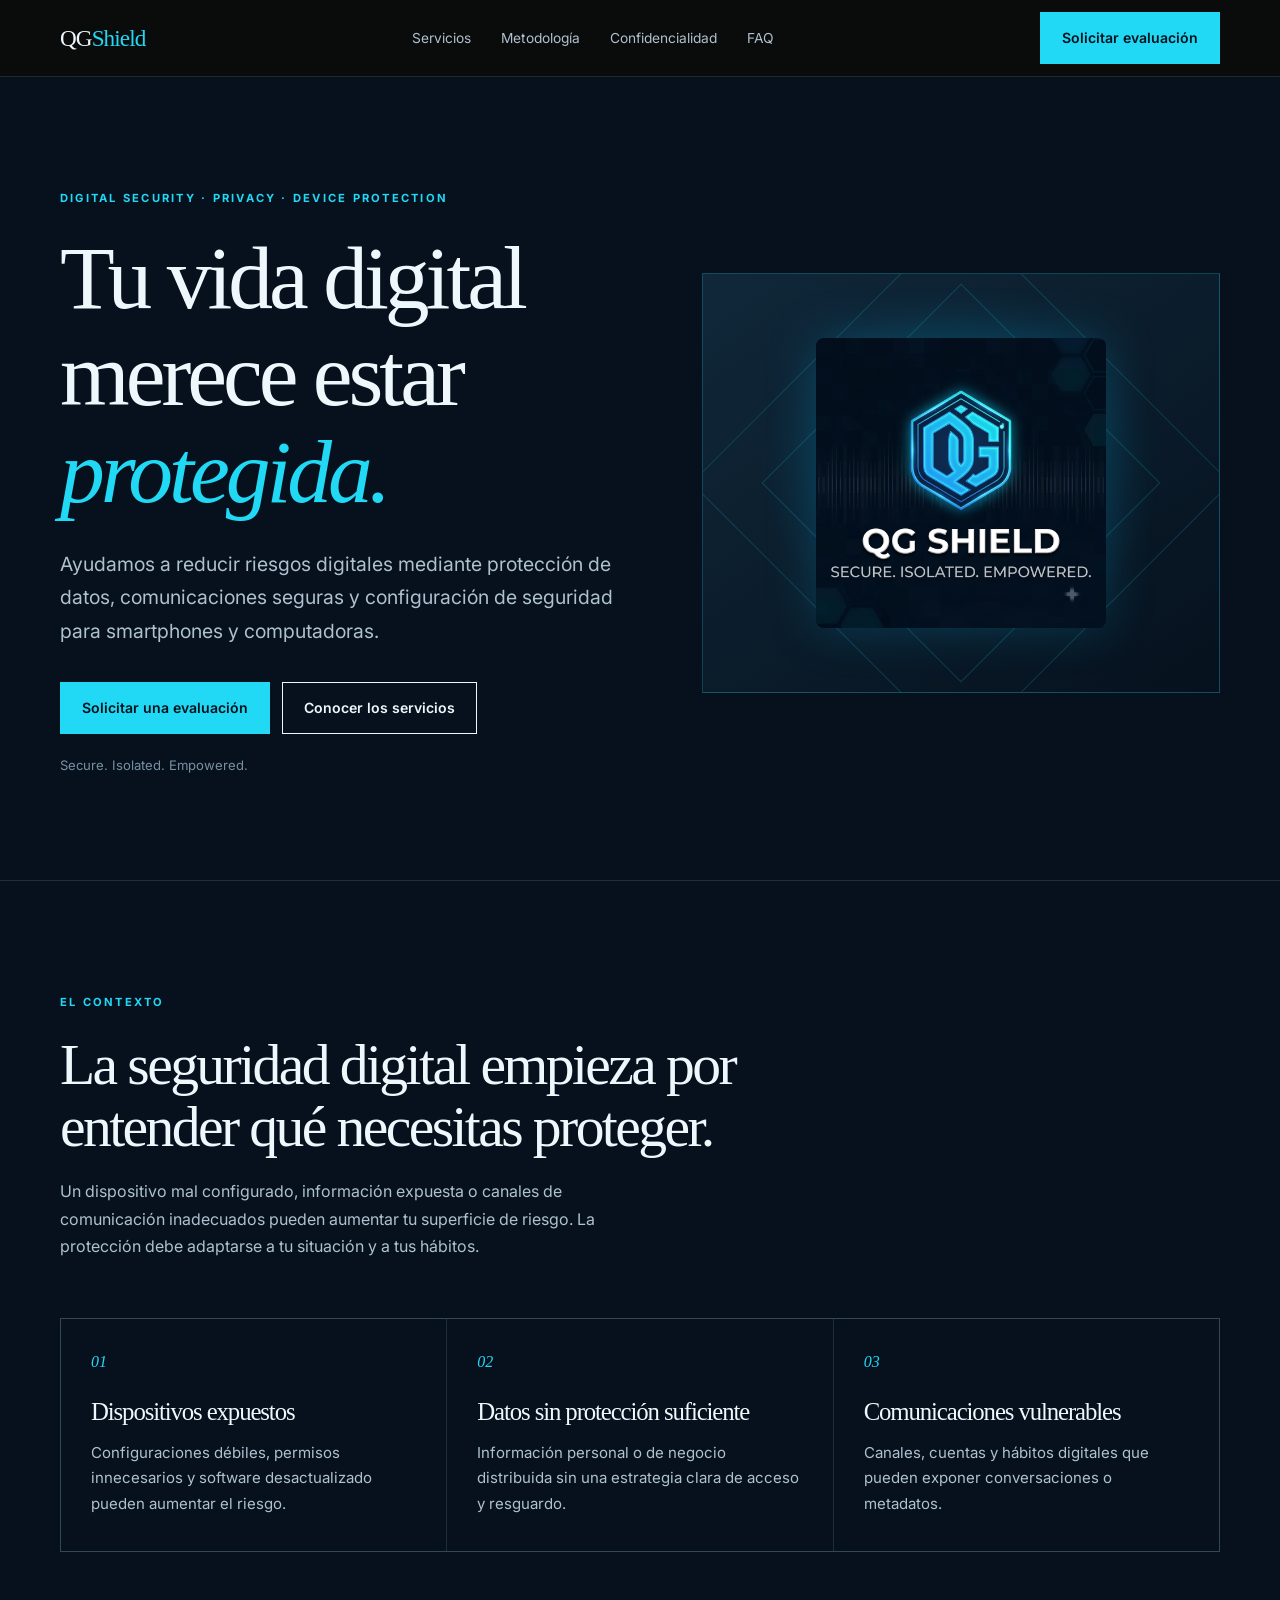
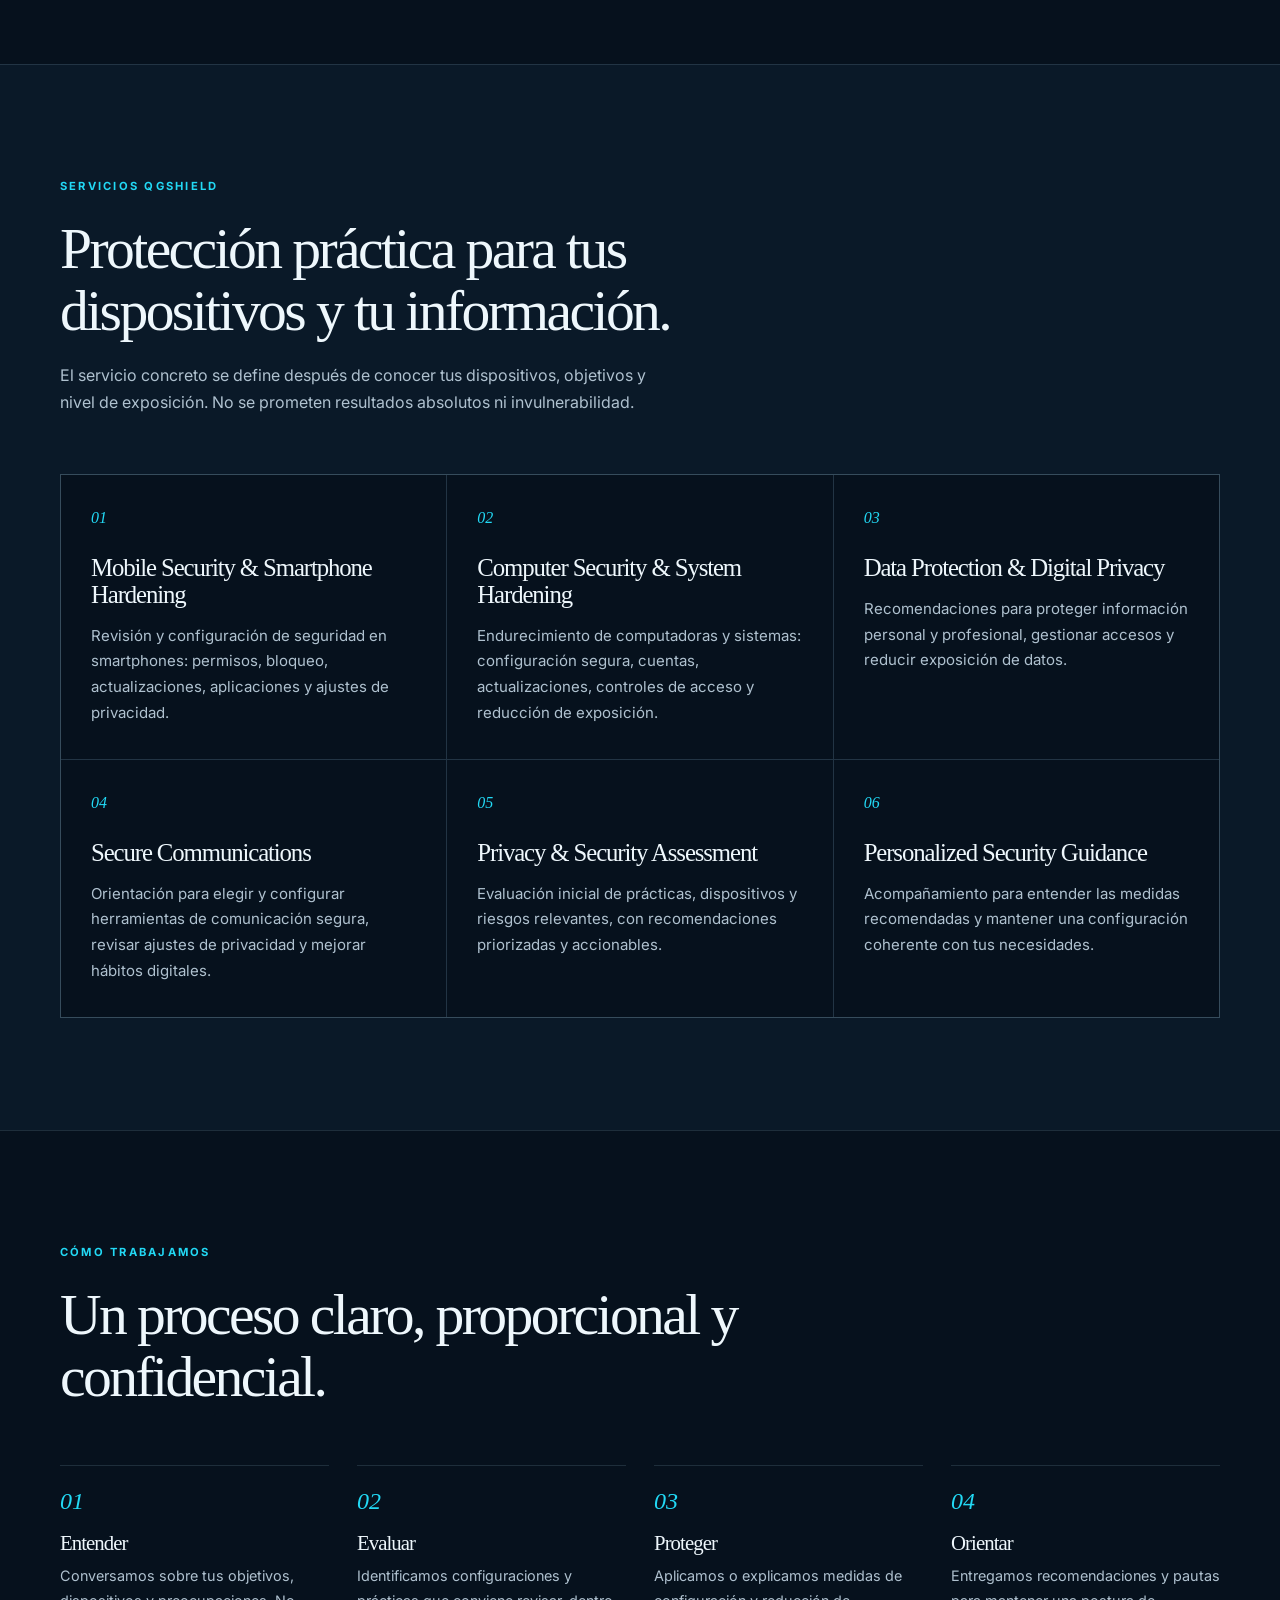
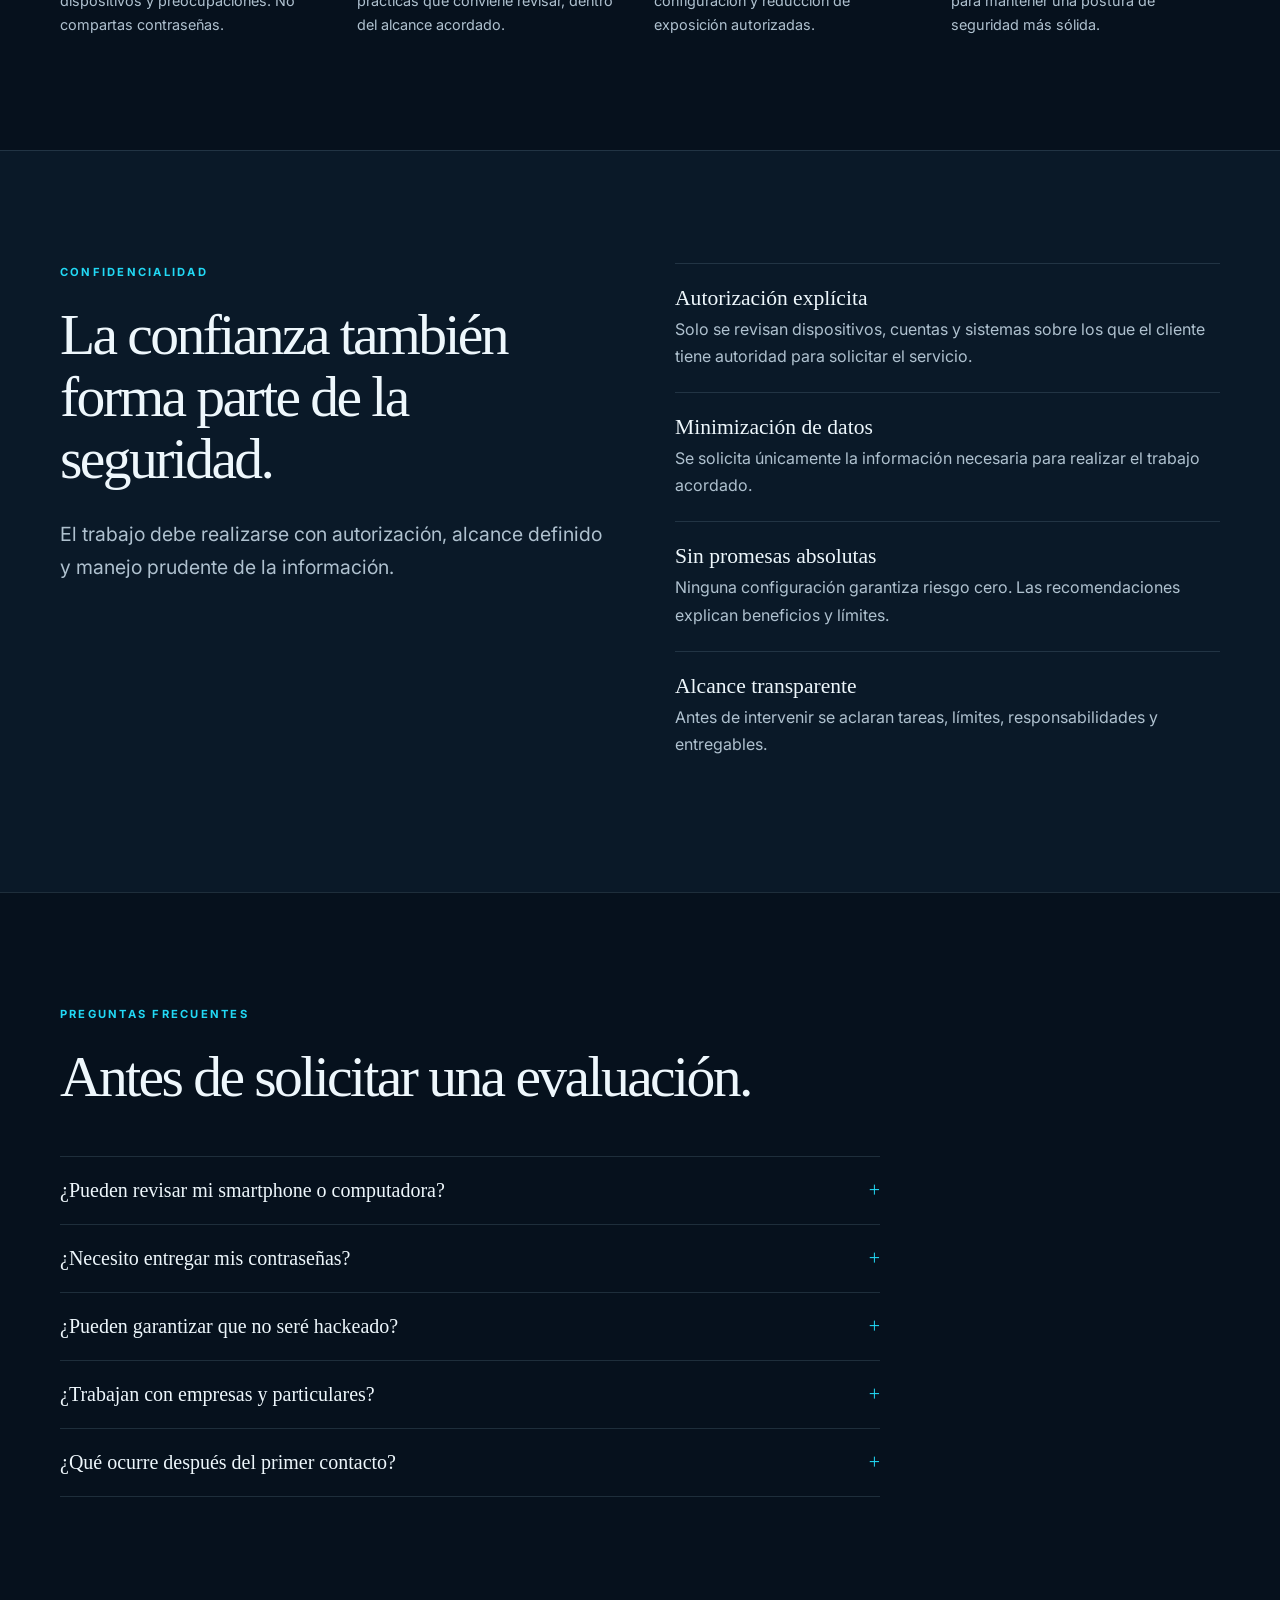
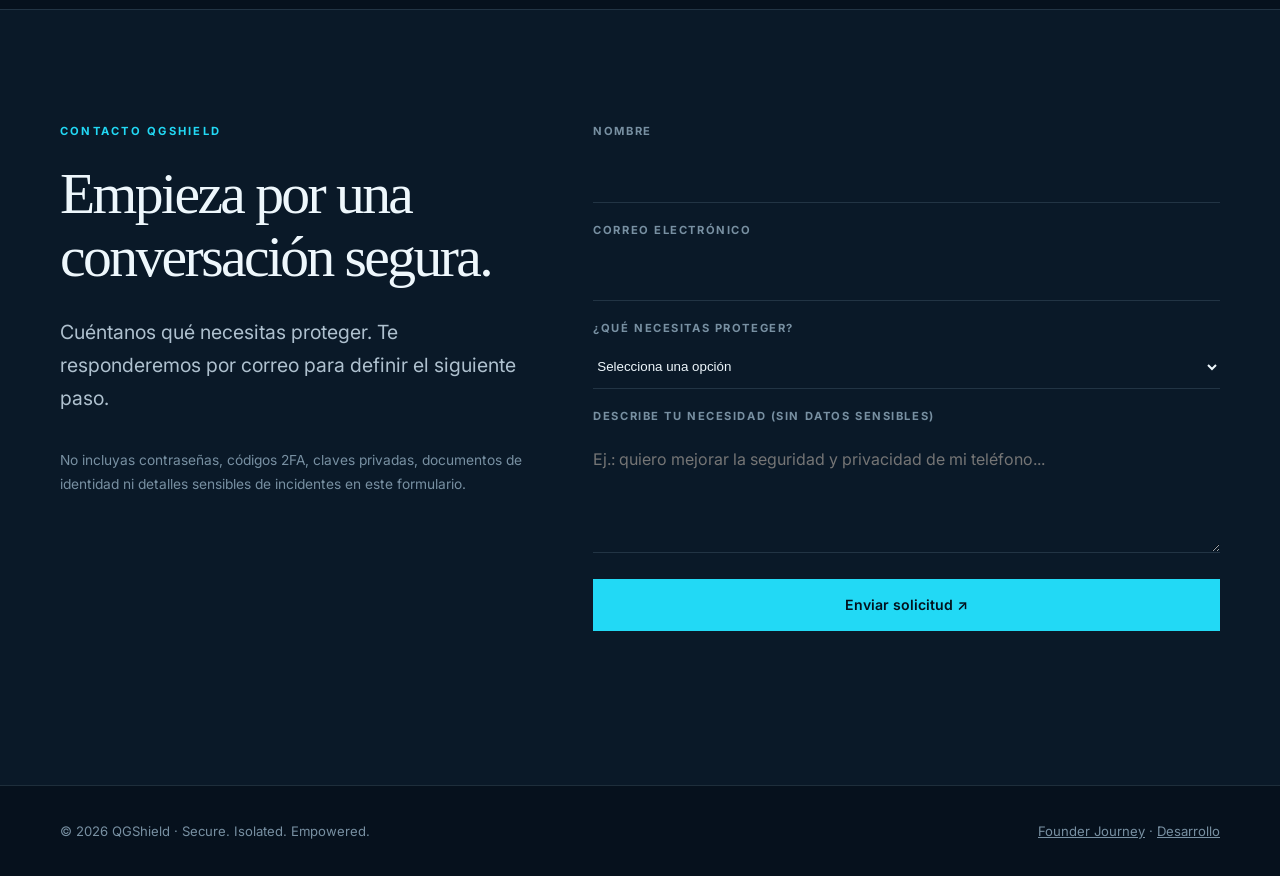
==== ciberseguridad.html @ b75a78b7 "Add Founder Journey and QGShield multipage architecture" ====
<!doctype html>
<html lang="es">
<head>
<meta charset="utf-8"><meta name="viewport" content="width=device-width,initial-scale=1">
<title>QGShield | Ciberseguridad, privacidad y protección digital</title>
<meta name="description" content="QGShield ofrece servicios de protección de datos, comunicaciones seguras y hardening de smartphones y computadoras. Seguridad digital con enfoque práctico y confidencial.">
<meta name="theme-color" content="#06111d"><meta property="og:title" content="QGShield | Secure. Isolated. Empowered.">
<meta property="og:description" content="Protección de dispositivos, datos, privacidad y comunicaciones digitales."><meta property="og:type" content="website">
<link rel="canonical" href="https://1founder.vercel.app/ciberseguridad.html">
<link rel="preconnect" href="https://fonts.googleapis.com"><link rel="preconnect" href="https://fonts.gstatic.com" crossorigin>
<link href="https://fonts.googleapis.com/css2?family=Inter:wght@400;500;600;700&display=swap" rel="stylesheet">
<style>

:root{--bg:#0b0b0a;--bg2:#121211;--panel:#171715;--line:rgba(244,240,232,.13);--tx:#f4f0e8;--tx2:#bdb8ad;--tx3:#89857d;--ac:#22d9f5;--sans:Inter,system-ui,-apple-system,BlinkMacSystemFont,"Segoe UI",sans-serif;--serif:Georgia,"Times New Roman",serif}
*{box-sizing:border-box;margin:0;padding:0}
html{scroll-behavior:smooth;scroll-padding-top:90px}
body{font:400 16px/1.7 var(--sans);background:var(--bg);color:var(--tx);-webkit-font-smoothing:antialiased}
a{color:inherit}img{max-width:100%;height:auto}button,input,textarea{font:inherit}
.wrap{width:min(1160px,calc(100% - 48px));margin-inline:auto}
.skip{position:absolute;left:-9999px;top:10px;background:var(--ac);color:#06110b;padding:10px 14px;z-index:100}.skip:focus{left:10px}
:focus-visible{outline:2px solid var(--ac);outline-offset:4px}
nav{position:sticky;top:0;z-index:50;background:rgba(11,11,10,.92);backdrop-filter:blur(16px);border-bottom:1px solid var(--line)}
.nav-inner{height:76px;display:flex;align-items:center;justify-content:space-between;gap:24px}
.brand{font:400 1.45rem var(--serif);letter-spacing:-.04em;text-decoration:none;white-space:nowrap}.brand span{color:var(--ac)}
.nav-links{display:flex;align-items:center;gap:30px;list-style:none}.nav-links a{font-size:.86rem;text-decoration:none;color:var(--tx2)}.nav-links a:hover{color:var(--tx)}
.btn{display:inline-flex;align-items:center;justify-content:center;gap:10px;padding:13px 21px;border:1px solid var(--tx);background:transparent;color:var(--tx);text-decoration:none;font-size:.88rem;font-weight:600;cursor:pointer;transition:.2s}
.btn.primary{background:var(--tx);color:var(--bg)}.btn.primary:hover{background:var(--ac);border-color:var(--ac)}
.btn.outline:hover{background:var(--tx);color:var(--bg)}
.eyebrow,.label{font-size:.7rem;letter-spacing:.2em;text-transform:uppercase;font-weight:700;color:var(--ac);margin-bottom:22px}
h1,h2,h3{font-family:var(--serif);font-weight:400;letter-spacing:-.045em;line-height:1.08}
h1{font-size:clamp(3rem,7vw,6.3rem)}h2{font-size:clamp(2.2rem,4.5vw,4rem)}h3{font-size:1.55rem}
.lead{font-size:clamp(1.05rem,1.7vw,1.22rem);color:var(--tx2);max-width:620px;margin:28px 0 34px}
.muted{color:var(--tx2)}.small{font-size:.86rem;color:var(--tx3)}
section{padding:112px 0;border-top:1px solid var(--line)}
.section-intro{max-width:720px}.section-intro>p:last-child{color:var(--tx2);margin-top:20px;max-width:600px}
.hero{padding:112px 0 104px;border:0}.hero-grid{display:grid;grid-template-columns:1.05fr .95fr;gap:70px;align-items:center}
.hero h1 em{color:var(--ac);font-style:italic}.actions{display:flex;gap:12px;flex-wrap:wrap}
.hero-note{font-size:.82rem;color:var(--tx3);margin-top:20px}
.visual-panel{min-height:390px;border:1px solid var(--line);background:radial-gradient(ellipse at 50% 42%,rgba(109,242,176,.12),transparent 55%),linear-gradient(145deg,#191b18,#0c0d0b);display:grid;place-items:center;padding:30px;position:relative;overflow:hidden}
.visual-panel:before,.visual-panel:after{content:"";position:absolute;border:1px solid rgba(109,242,176,.14);transform:rotate(45deg);width:280px;height:280px}
.visual-panel:after{width:380px;height:380px}
.visual-mark{position:relative;z-index:1;text-align:center}.visual-mark strong{display:block;font:400 clamp(2rem,4vw,3.4rem) var(--serif);letter-spacing:.08em}.visual-mark span{font-size:.68rem;letter-spacing:.25em;color:var(--ac)}
.cards{display:grid;grid-template-columns:repeat(3,1fr);gap:1px;background:var(--line);border:1px solid var(--line);margin-top:58px}
.card{background:var(--bg);padding:34px 30px}.card .num{font:italic 1rem var(--serif);color:var(--ac);display:block;margin-bottom:28px}.card h3{margin-bottom:14px}.card p{font-size:.94rem;color:var(--tx2)}
.alt{background:var(--bg2)}
.steps{display:grid;grid-template-columns:repeat(4,1fr);gap:28px;margin-top:56px}
.step{border-top:1px solid var(--line);padding-top:22px}.step .num{color:var(--ac);font:italic 1.5rem var(--serif)}.step h3{font-size:1.3rem;margin:15px 0 10px}.step p{font-size:.9rem;color:var(--tx2)}
.projects{margin-top:58px;border-top:1px solid var(--line)}
.project{display:grid;grid-template-columns:60px 1fr 1fr;gap:36px;align-items:center;padding:42px 0;border-bottom:1px solid var(--line);text-decoration:none}
.project:nth-child(even){grid-template-columns:60px 1fr 1fr}
.project-index{font:italic 1.1rem var(--serif);color:var(--tx3);align-self:start}
.project-type{font-size:.68rem;letter-spacing:.16em;text-transform:uppercase;color:var(--ac);font-weight:700}
.project h3{font-size:clamp(1.8rem,3vw,2.6rem);margin:12px 0}.project p{color:var(--tx2);max-width:480px;font-size:.94rem}
.project-link{display:inline-block;margin-top:20px;border-bottom:1px solid var(--ac);padding-bottom:3px;font-size:.83rem;font-weight:600}
.project-art{min-height:190px;border:1px solid var(--line);background:linear-gradient(135deg,#1d211d,#10120f);display:flex;align-items:center;justify-content:center;padding:24px;text-align:center;position:relative;overflow:hidden}
.project-art:before{content:"";position:absolute;width:190px;height:190px;border:1px solid rgba(109,242,176,.17);border-radius:50%}
.project-art span{z-index:1;font:400 1.7rem var(--serif);letter-spacing:-.03em}
.project-art small{display:block;font:600 .62rem var(--sans);letter-spacing:.18em;color:var(--ac);margin-top:8px}
.project.no-link{cursor:default}
.trust-grid{display:grid;grid-template-columns:1fr 1fr;gap:70px;align-items:start}
.trust-list{list-style:none}.trust-list li{padding:22px 0;border-top:1px solid var(--line);color:var(--tx2)}.trust-list strong{display:block;color:var(--tx);font:400 1.35rem var(--serif);margin-bottom:5px}
.faq{max-width:820px;margin-top:48px}details{padding:22px 0;border-top:1px solid var(--line)}details:last-child{border-bottom:1px solid var(--line)}summary{cursor:pointer;list-style:none;font:400 1.25rem var(--serif);display:flex;justify-content:space-between;gap:20px}summary::-webkit-details-marker{display:none}summary:after{content:"+";color:var(--ac)}details[open] summary:after{content:"−"}details p{color:var(--tx2);margin-top:14px;max-width:680px}
.contact-grid{display:grid;grid-template-columns:.85fr 1.15fr;gap:70px;align-items:start}
form{display:grid;gap:18px}label{display:block;font-size:.7rem;letter-spacing:.14em;text-transform:uppercase;color:var(--tx3);font-weight:700}
input,textarea,select{width:100%;margin-top:7px;padding:13px 0;background:transparent;border:0;border-bottom:1px solid var(--line);border-radius:0;color:var(--tx);outline:none}
input:focus,textarea:focus,select:focus{border-color:var(--ac)}textarea{min-height:120px;resize:vertical}select option{background:#151515;color:white}
.form-status{min-height:24px;color:var(--tx2);font-size:.88rem}.hp{position:absolute;left:-5000px}
footer{border-top:1px solid var(--line);padding:34px 0;color:var(--tx3);font-size:.82rem}
.footer-inner{display:flex;justify-content:space-between;gap:18px;flex-wrap:wrap}
@media(max-width:850px){.nav-links{display:none}.hero{padding:75px 0}.hero-grid,.trust-grid,.contact-grid{grid-template-columns:1fr;gap:42px}.cards{grid-template-columns:1fr}.steps{grid-template-columns:repeat(2,1fr)}section{padding:78px 0}.project,.project:nth-child(even){grid-template-columns:42px 1fr;gap:18px}.project-art{grid-column:2;grid-row:2;min-height:150px}.project-copy{grid-column:2}}
@media(max-width:520px){.wrap{width:min(100% - 34px,1160px)}.nav-inner{height:66px}.nav-inner>.btn{padding:10px 13px;font-size:.76rem}.steps{grid-template-columns:1fr}.hero h1{font-size:clamp(2.8rem,14vw,4.2rem)}.visual-panel{min-height:280px}.footer-inner{display:block}.footer-inner span{display:block;margin:5px 0}}

:root{--bg:#06111d;--bg2:#0a1928;--panel:#0d2031;--line:rgba(177,218,239,.14);--tx:#eef7fc;--tx2:#afc1cf;--tx3:#7890a2;--ac:#22d9f5}
body{background:var(--bg)}
.brand span{color:var(--ac)}
.btn.primary{background:#22d9f5;border-color:#22d9f5;color:#03121c}.btn.primary:hover{background:#8af0ff;border-color:#8af0ff}
.btn.outline:hover{background:#eafaff;color:#06111d}
.eyebrow,.label{color:var(--ac)}
.visual-panel{background:radial-gradient(ellipse at 50% 45%,rgba(0,190,255,.19),transparent 55%),linear-gradient(145deg,#10283a,#06111d);border-color:rgba(34,217,245,.25);min-height:420px}
.visual-panel:before,.visual-panel:after{border-color:rgba(34,217,245,.18)}
.shield-logo{width:min(290px,80%);height:auto;position:relative;z-index:2;filter:drop-shadow(0 0 24px rgba(0,196,255,.2));border-radius:8px}
.cards .card{background:var(--bg)}
.card .num{color:var(--ac)}
.alt{background:var(--bg2)}
.project-art{background:linear-gradient(135deg,#10283a,#081725)}
input:focus,textarea:focus,select:focus{border-color:var(--ac)}
summary:after{color:var(--ac)}
@media(max-width:850px){.visual-panel{min-height:320px}}
</style>
</head>
<body>
<a class="skip" href="#main">Saltar al contenido</a>
<nav><div class="wrap nav-inner"><a class="brand" href="index.html">QG<span>Shield</span></a>
<ul class="nav-links"><li><a href="#servicios">Servicios</a></li><li><a href="#metodo">Metodología</a></li><li><a href="#confidencialidad">Confidencialidad</a></li><li><a href="#faq">FAQ</a></li></ul>
<a class="btn primary" href="#contacto">Solicitar evaluación</a></div></nav>
<main id="main">
<header class="hero"><div class="wrap hero-grid">
<div><p class="eyebrow">Digital security · Privacy · Device protection</p><h1>Tu vida digital merece estar <em>protegida.</em></h1>
<p class="lead">Ayudamos a reducir riesgos digitales mediante protección de datos, comunicaciones seguras y configuración de seguridad para smartphones y computadoras.</p>
<div class="actions"><a class="btn primary" href="#contacto">Solicitar una evaluación</a><a class="btn outline" href="#servicios">Conocer los servicios</a></div>
<p class="hero-note">Secure. Isolated. Empowered.</p></div>
<div class="visual-panel"><img class="shield-logo" src="assets/qgshield-logo.jpeg" alt="Logotipo QGShield: Secure. Isolated. Empowered."></div>
</div></header>
<section id="riesgos"><div class="wrap"><div class="section-intro"><p class="label">El contexto</p><h2>La seguridad digital empieza por entender qué necesitas proteger.</h2><p>Un dispositivo mal configurado, información expuesta o canales de comunicación inadecuados pueden aumentar tu superficie de riesgo. La protección debe adaptarse a tu situación y a tus hábitos.</p></div>
<div class="cards"><article class="card"><span class="num">01</span><h3>Dispositivos expuestos</h3><p>Configuraciones débiles, permisos innecesarios y software desactualizado pueden aumentar el riesgo.</p></article>
<article class="card"><span class="num">02</span><h3>Datos sin protección suficiente</h3><p>Información personal o de negocio distribuida sin una estrategia clara de acceso y resguardo.</p></article>
<article class="card"><span class="num">03</span><h3>Comunicaciones vulnerables</h3><p>Canales, cuentas y hábitos digitales que pueden exponer conversaciones o metadatos.</p></article></div></div></section>
<section id="servicios" class="alt"><div class="wrap"><div class="section-intro"><p class="label">Servicios QGShield</p><h2>Protección práctica para tus dispositivos y tu información.</h2><p>El servicio concreto se define después de conocer tus dispositivos, objetivos y nivel de exposición. No se prometen resultados absolutos ni invulnerabilidad.</p></div>
<div class="cards">
<article class="card"><span class="num">01</span><h3>Mobile Security & Smartphone Hardening</h3><p>Revisión y configuración de seguridad en smartphones: permisos, bloqueo, actualizaciones, aplicaciones y ajustes de privacidad.</p></article>
<article class="card"><span class="num">02</span><h3>Computer Security & System Hardening</h3><p>Endurecimiento de computadoras y sistemas: configuración segura, cuentas, actualizaciones, controles de acceso y reducción de exposición.</p></article>
<article class="card"><span class="num">03</span><h3>Data Protection & Digital Privacy</h3><p>Recomendaciones para proteger información personal y profesional, gestionar accesos y reducir exposición de datos.</p></article>
<article class="card"><span class="num">04</span><h3>Secure Communications</h3><p>Orientación para elegir y configurar herramientas de comunicación segura, revisar ajustes de privacidad y mejorar hábitos digitales.</p></article>
<article class="card"><span class="num">05</span><h3>Privacy & Security Assessment</h3><p>Evaluación inicial de prácticas, dispositivos y riesgos relevantes, con recomendaciones priorizadas y accionables.</p></article>
<article class="card"><span class="num">06</span><h3>Personalized Security Guidance</h3><p>Acompañamiento para entender las medidas recomendadas y mantener una configuración coherente con tus necesidades.</p></article>
</div></div></section>
<section id="metodo"><div class="wrap"><div class="section-intro"><p class="label">Cómo trabajamos</p><h2>Un proceso claro, proporcional y confidencial.</h2></div>
<div class="steps"><article class="step"><span class="num">01</span><h3>Entender</h3><p>Conversamos sobre tus objetivos, dispositivos y preocupaciones. No compartas contraseñas.</p></article><article class="step"><span class="num">02</span><h3>Evaluar</h3><p>Identificamos configuraciones y prácticas que conviene revisar, dentro del alcance acordado.</p></article><article class="step"><span class="num">03</span><h3>Proteger</h3><p>Aplicamos o explicamos medidas de configuración y reducción de exposición autorizadas.</p></article><article class="step"><span class="num">04</span><h3>Orientar</h3><p>Entregamos recomendaciones y pautas para mantener una postura de seguridad más sólida.</p></article></div></div></section>
<section id="confidencialidad" class="alt"><div class="wrap trust-grid"><div><p class="label">Confidencialidad</p><h2>La confianza también forma parte de la seguridad.</h2><p class="lead">El trabajo debe realizarse con autorización, alcance definido y manejo prudente de la información.</p></div>
<ul class="trust-list"><li><strong>Autorización explícita</strong>Solo se revisan dispositivos, cuentas y sistemas sobre los que el cliente tiene autoridad para solicitar el servicio.</li><li><strong>Minimización de datos</strong>Se solicita únicamente la información necesaria para realizar el trabajo acordado.</li><li><strong>Sin promesas absolutas</strong>Ninguna configuración garantiza riesgo cero. Las recomendaciones explican beneficios y límites.</li><li><strong>Alcance transparente</strong>Antes de intervenir se aclaran tareas, límites, responsabilidades y entregables.</li></ul></div></section>
<section id="faq"><div class="wrap"><div class="section-intro"><p class="label">Preguntas frecuentes</p><h2>Antes de solicitar una evaluación.</h2></div><div class="faq">
<details><summary>¿Pueden revisar mi smartphone o computadora?</summary><p>Sí, con tu autorización y dentro de un alcance acordado. La evaluación inicial determina qué revisiones y ajustes son adecuados.</p></details>
<details><summary>¿Necesito entregar mis contraseñas?</summary><p>No envíes contraseñas, códigos de autenticación, claves privadas ni datos sensibles por el formulario o correo. Si una tarea requiere que desbloquees un dispositivo, se coordina de forma segura.</p></details>
<details><summary>¿Pueden garantizar que no seré hackeado?</summary><p>No. La seguridad reduce riesgos, pero ningún dispositivo, sistema o servicio puede garantizar protección absoluta.</p></details>
<details><summary>¿Trabajan con empresas y particulares?</summary><p>La solicitud puede ser para una persona o un negocio. El alcance y la viabilidad se evalúan caso por caso.</p></details>
<details><summary>¿Qué ocurre después del primer contacto?</summary><p>Revisamos tu necesidad, aclaramos el alcance y, si el servicio es adecuado, preparamos una propuesta antes de iniciar cualquier intervención.</p></details>
</div></div></section>
<section id="contacto" class="alt"><div class="wrap contact-grid"><div><p class="label">Contacto QGShield</p><h2>Empieza por una conversación segura.</h2><p class="lead">Cuéntanos qué necesitas proteger. Te responderemos por correo para definir el siguiente paso.</p><p class="small">No incluyas contraseñas, códigos 2FA, claves privadas, documentos de identidad ni detalles sensibles de incidentes en este formulario.</p></div>
<form class="contact-form" data-area="qgshield">
<div><label for="qg-name">Nombre</label><input id="qg-name" name="name" autocomplete="name" required maxlength="100"></div>
<div><label for="qg-email">Correo electrónico</label><input id="qg-email" name="email" type="email" autocomplete="email" required maxlength="180"></div>
<div><label for="qg-kind">¿Qué necesitas proteger?</label><select id="qg-kind" name="service" required><option value="">Selecciona una opción</option><option>Smartphone / teléfono móvil</option><option>Computadora / laptop</option><option>Datos y privacidad digital</option><option>Comunicaciones seguras</option><option>Evaluación de seguridad</option><option>Otro / necesito orientación</option></select></div>
<div><label for="qg-message">Describe tu necesidad (sin datos sensibles)</label><textarea id="qg-message" name="message" required minlength="10" maxlength="4000" placeholder="Ej.: quiero mejorar la seguridad y privacidad de mi teléfono..."></textarea></div>
<div class="hp" aria-hidden="true"><label>Dejar vacío<input name="website" tabindex="-1" autocomplete="off"></label></div>
<button class="btn primary" type="submit">Enviar solicitud ↗</button><p class="form-status" role="status" aria-live="polite"></p>
</form></div></section>
</main>
<footer><div class="wrap footer-inner"><span>© <span class="year"></span> QGShield · Secure. Isolated. Empowered.</span><span><a href="index.html">Founder Journey</a> · <a href="desarrollo.html">Desarrollo</a></span></div></footer>
<script>
document.querySelectorAll('.year').forEach(e=>e.textContent=new Date().getFullYear());
document.querySelectorAll('.contact-form').forEach(form=>form.addEventListener('submit',async e=>{
 e.preventDefault();const status=form.querySelector('.form-status'),button=form.querySelector('button');
 if(!form.reportValidity())return;button.disabled=true;button.textContent='Enviando…';status.textContent='Enviando tu solicitud…';
 const data=Object.fromEntries(new FormData(form).entries());data.area=form.dataset.area;
 try{const r=await fetch('/api/contact',{method:'POST',headers:{'Content-Type':'application/json'},body:JSON.stringify(data)});const j=await r.json();if(!r.ok)throw new Error(j.error||'No se pudo enviar.');status.textContent='Solicitud enviada. Gracias; te responderemos por correo.';form.reset();}
 catch(err){status.textContent=err.message||'Hubo un error. Inténtalo de nuevo más tarde.';}
 finally{button.disabled=false;button.textContent='Enviar solicitud ↗';}
}));
</script>
</body></html>
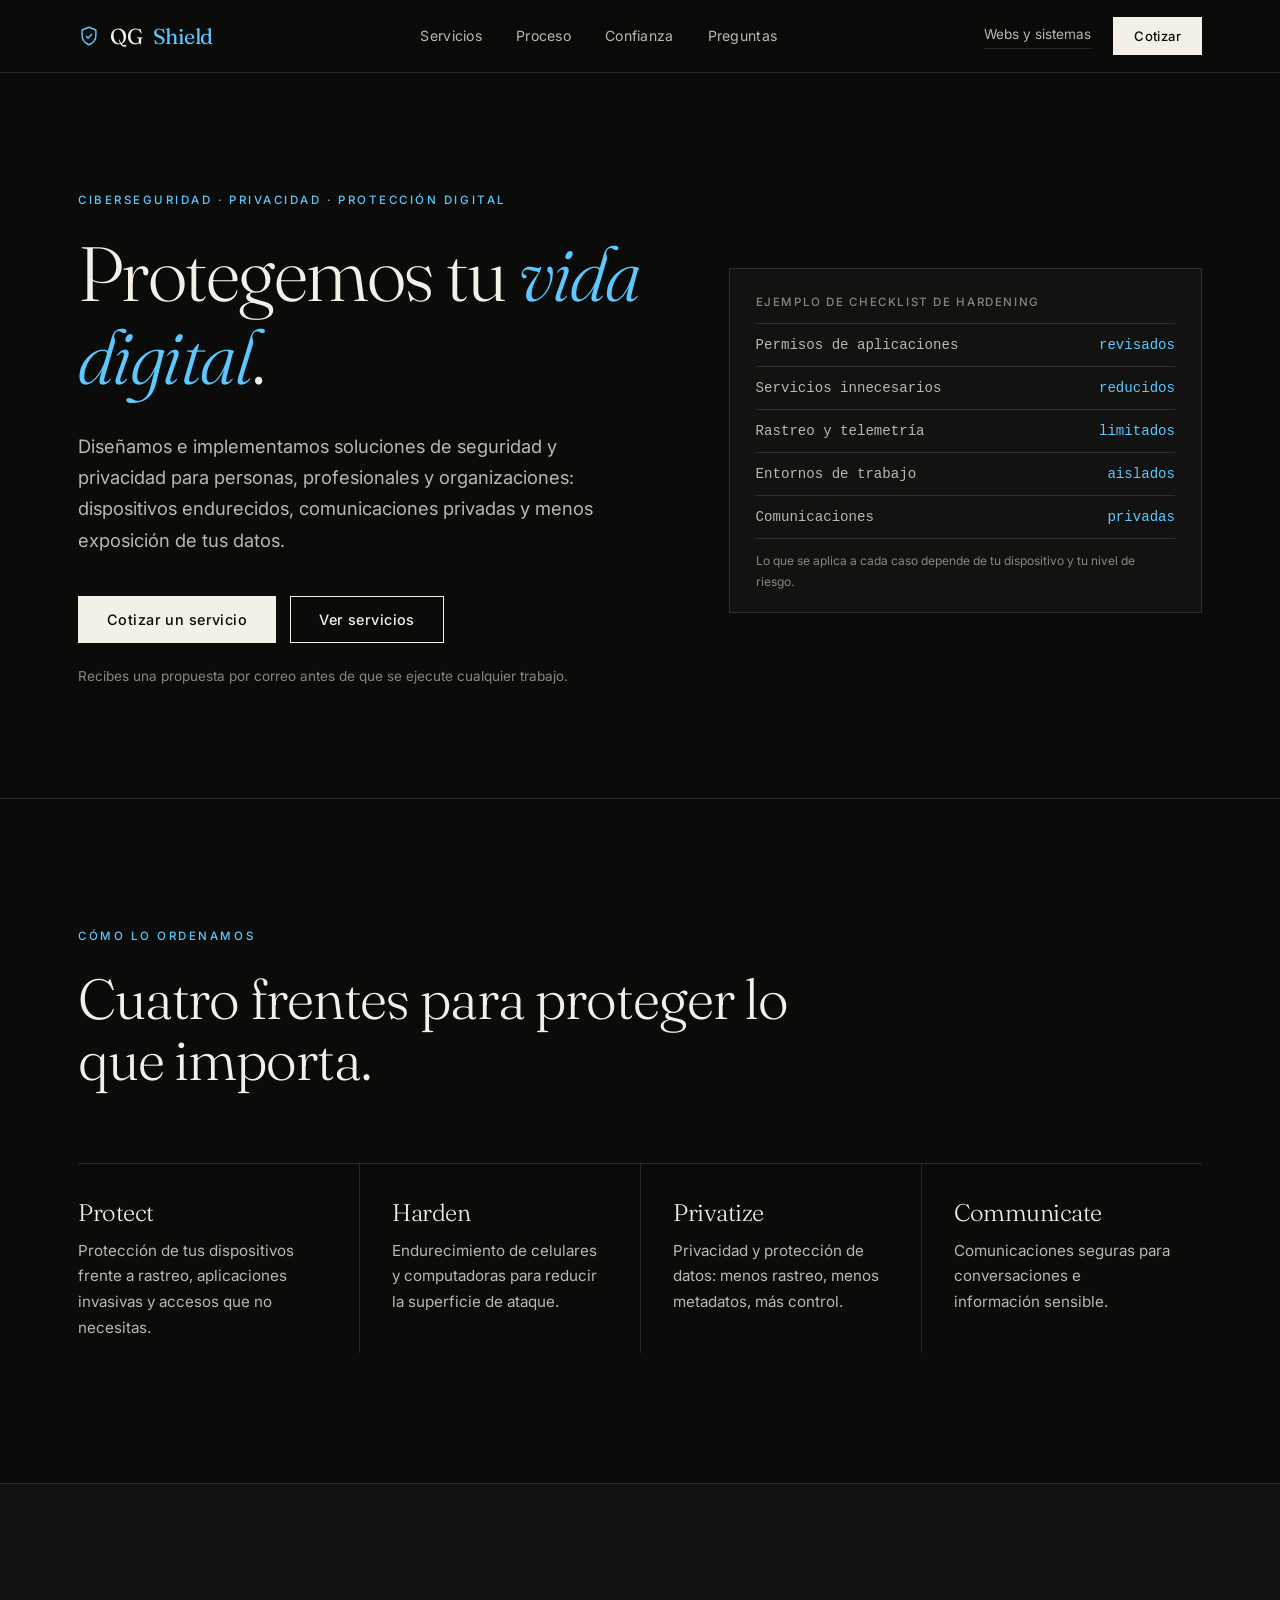
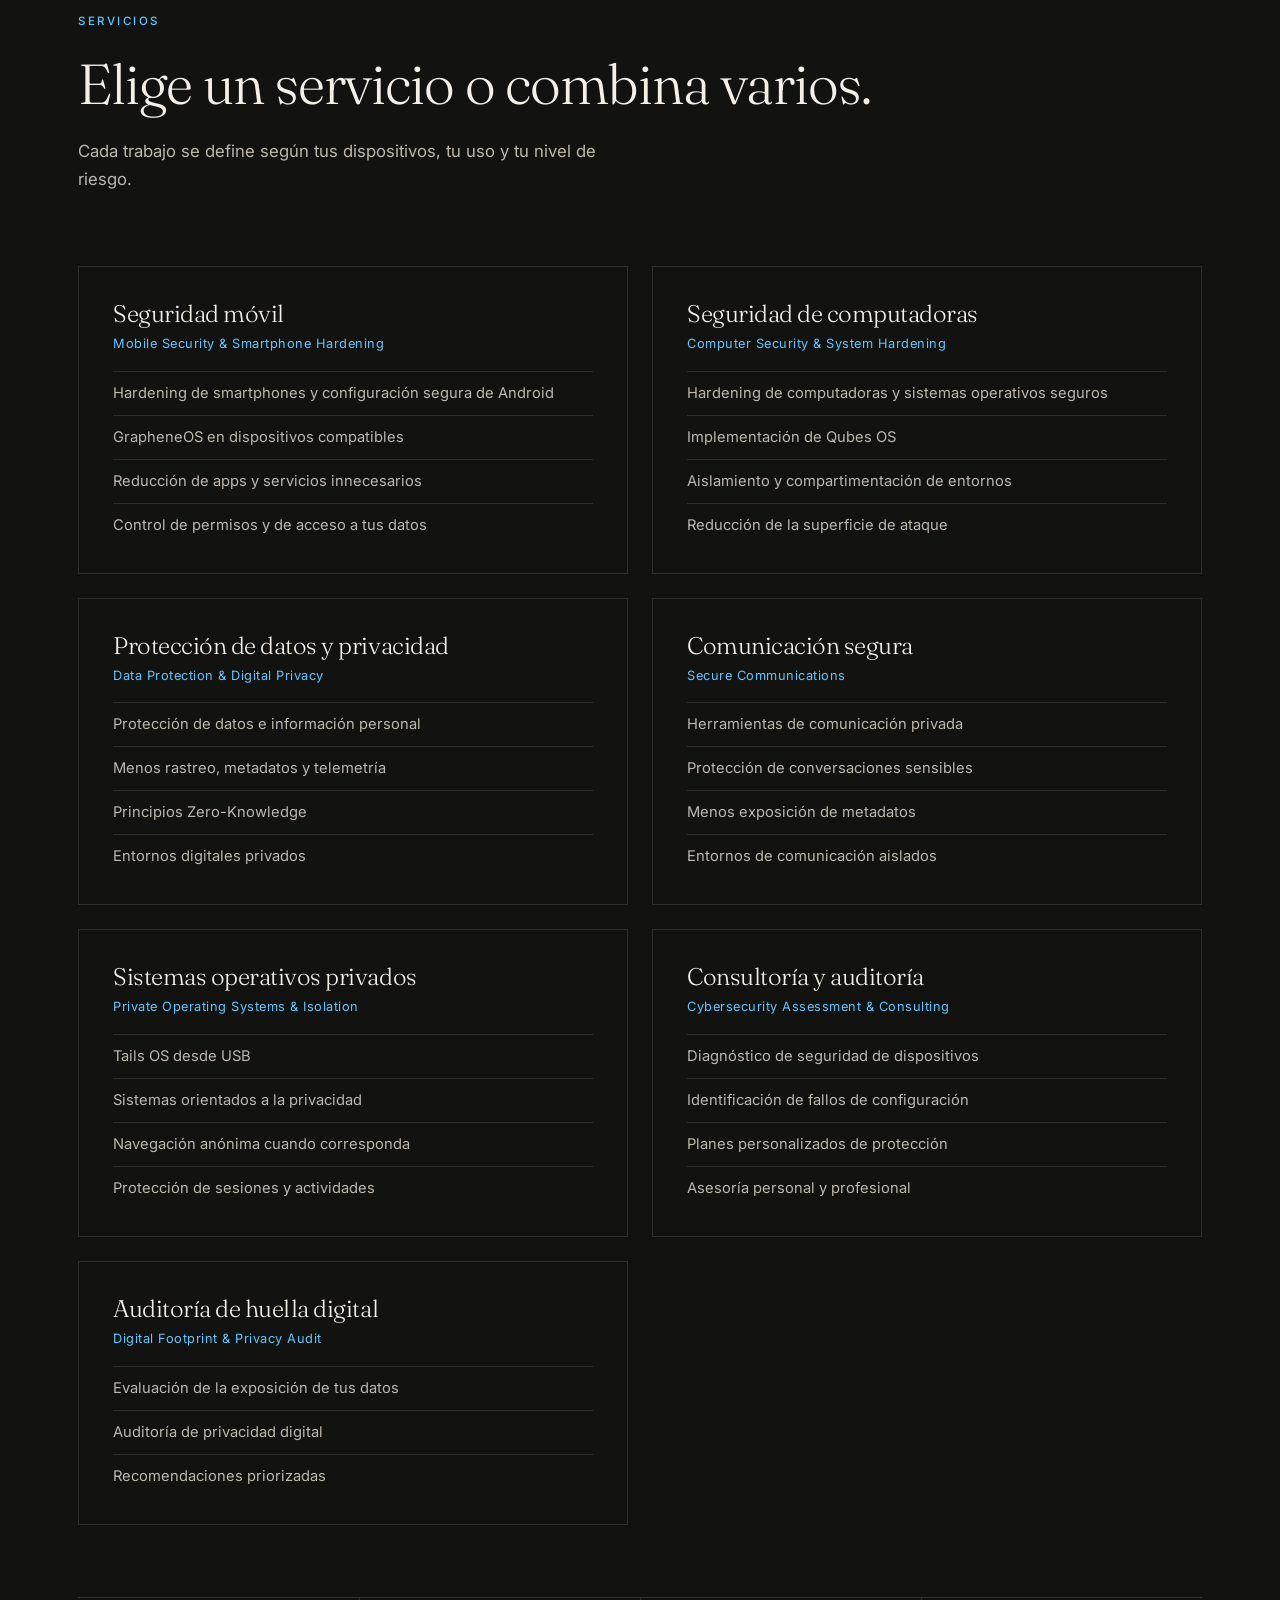
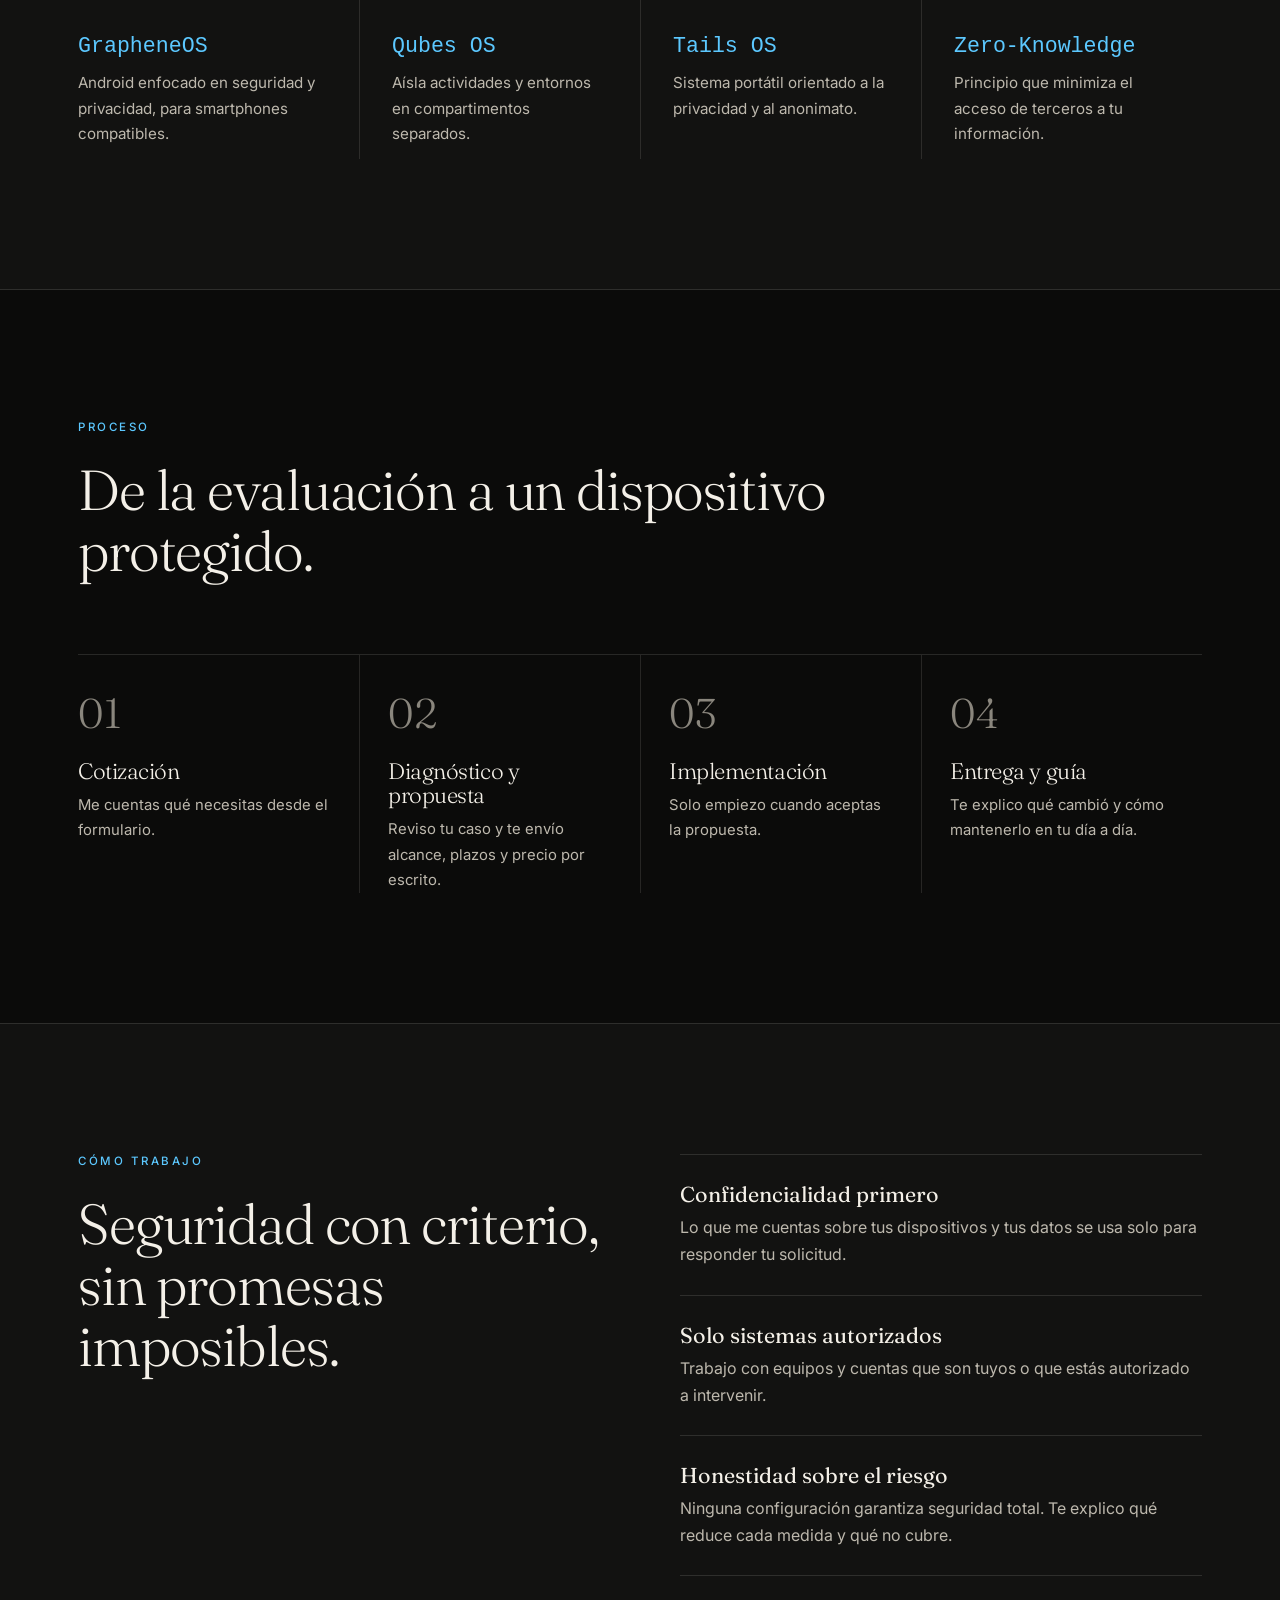
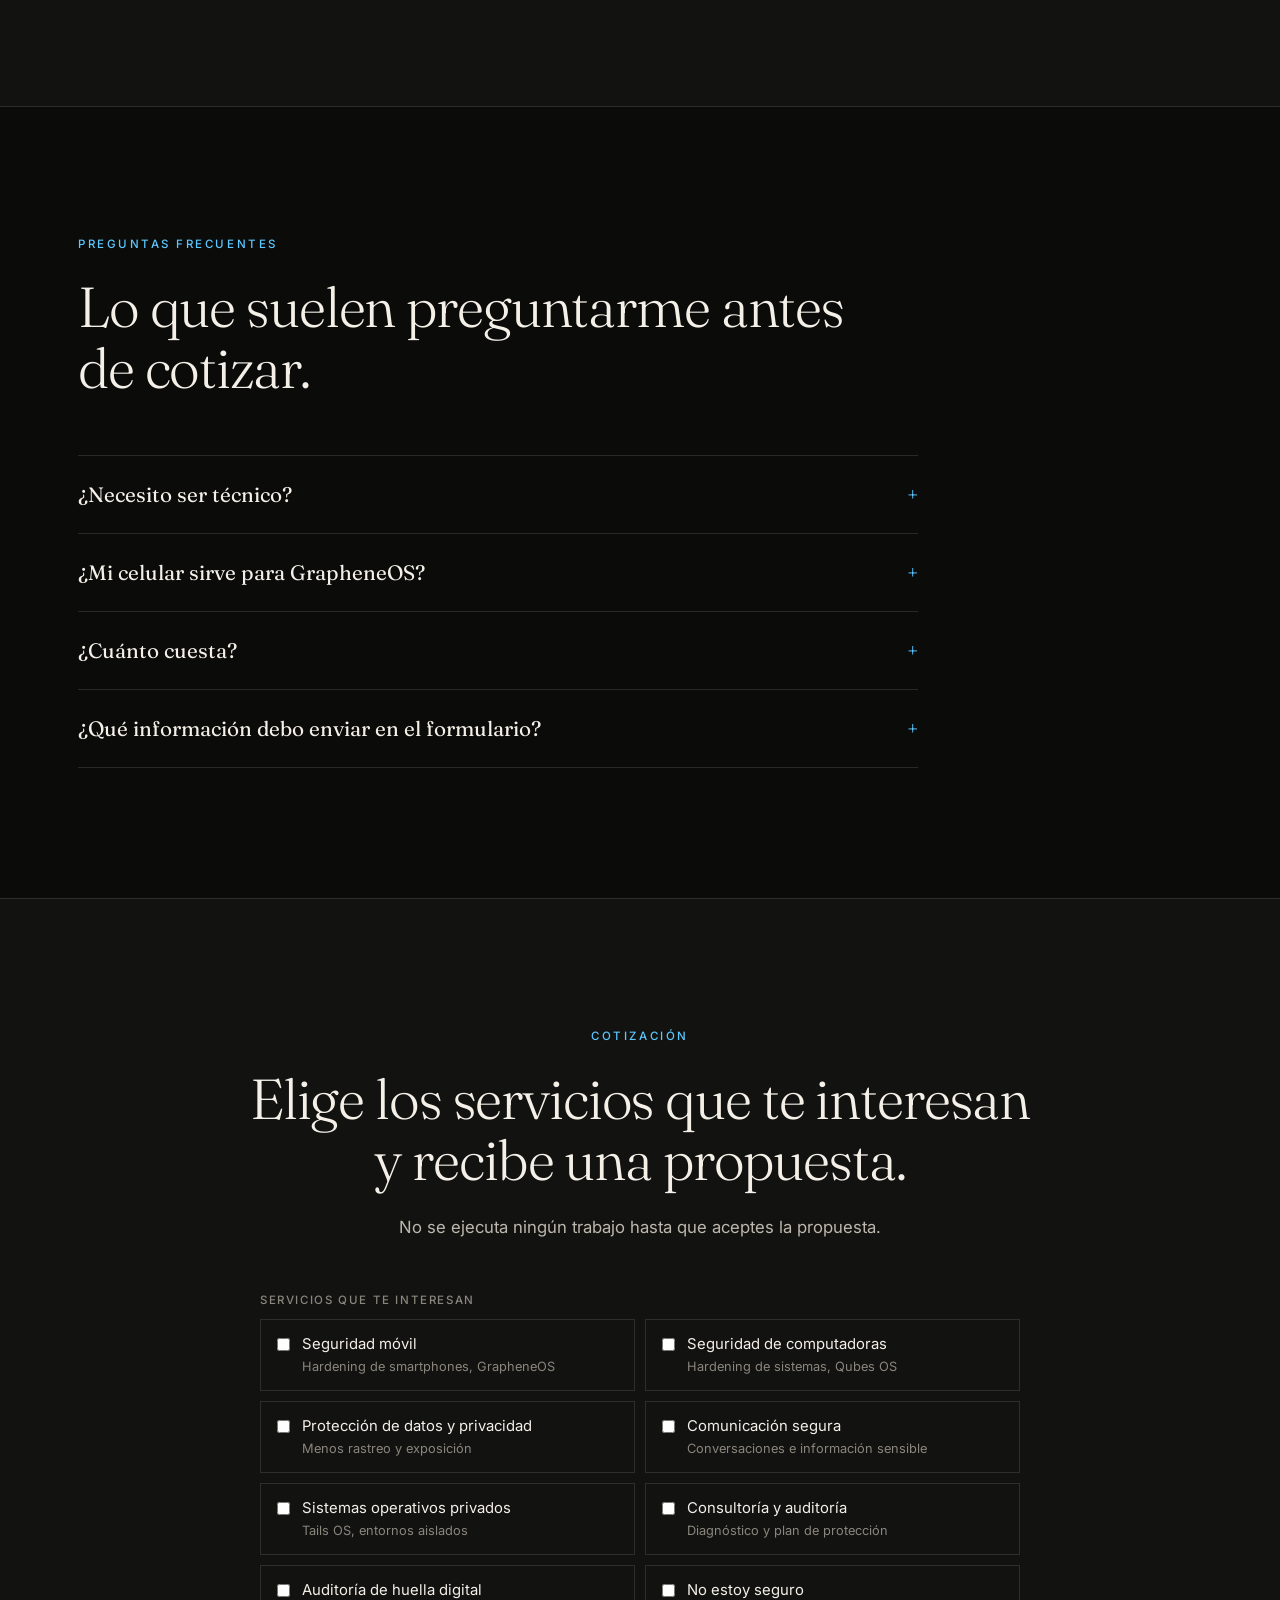
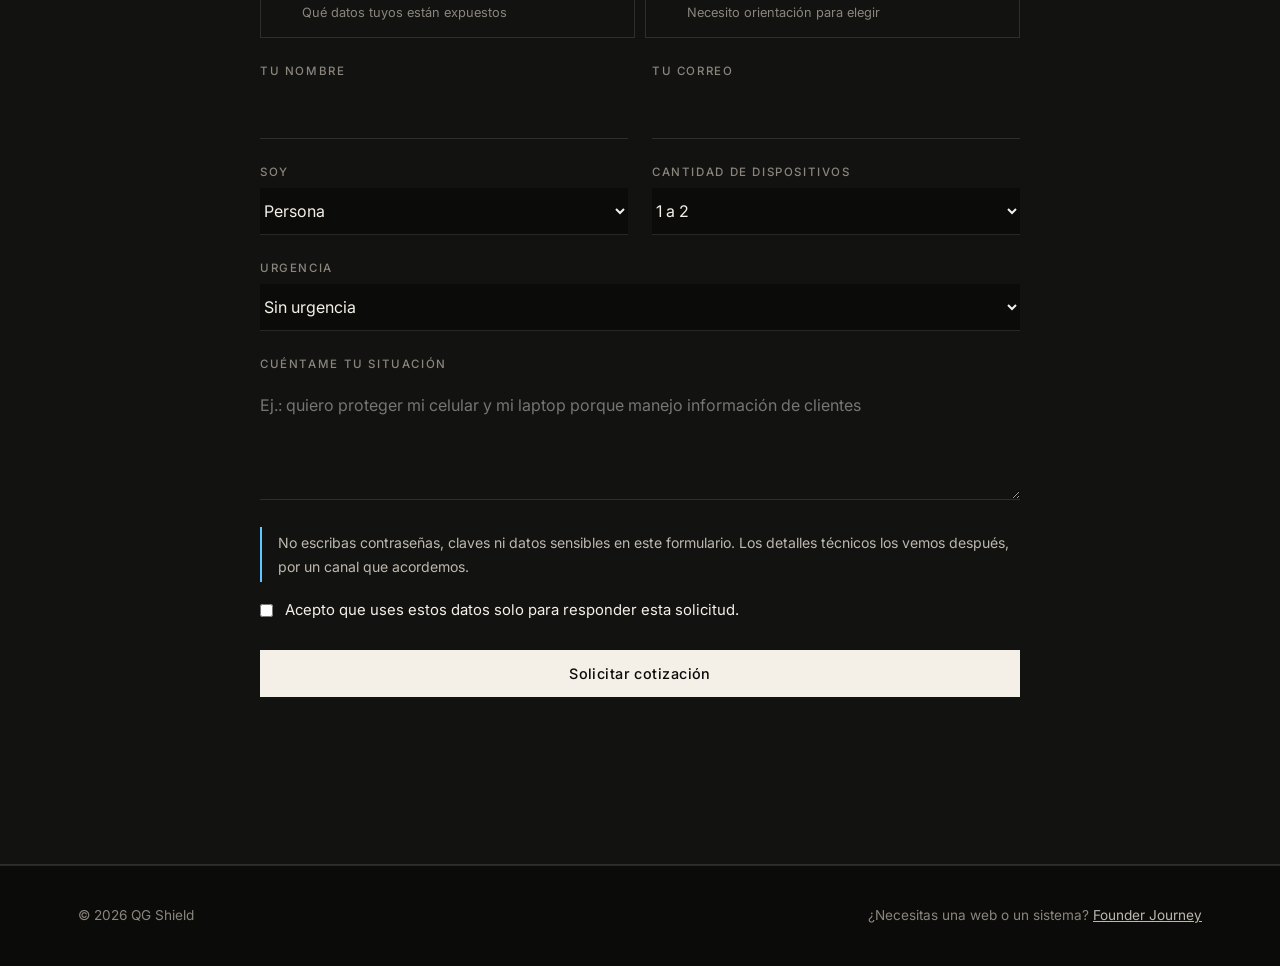
==== commit 51de8e94: "Add files via upload" ====
--- a/ciberseguridad.html
+++ b/ciberseguridad.html
@@ -1,150 +1,158 @@
-<!doctype html>
+<!DOCTYPE html>
 <html lang="es">
 <head>
-<meta charset="utf-8"><meta name="viewport" content="width=device-width,initial-scale=1">
-<title>QGShield | Ciberseguridad, privacidad y protección digital</title>
-<meta name="description" content="QGShield ofrece servicios de protección de datos, comunicaciones seguras y hardening de smartphones y computadoras. Seguridad digital con enfoque práctico y confidencial.">
-<meta name="theme-color" content="#06111d"><meta property="og:title" content="QGShield | Secure. Isolated. Empowered.">
-<meta property="og:description" content="Protección de dispositivos, datos, privacidad y comunicaciones digitales."><meta property="og:type" content="website">
-<link rel="canonical" href="https://1founder.vercel.app/ciberseguridad.html">
+<meta charset="UTF-8">
+<meta name="viewport" content="width=device-width, initial-scale=1">
+<title>QG Shield | Ciberseguridad, privacidad y protección de datos</title>
+<meta name="description" content="QG Shield: hardening de celulares y computadoras, comunicación segura, sistemas operativos privados y auditoría de privacidad digital. Cotiza el servicio que necesitas.">
+<meta property="og:title" content="QG Shield | Protegemos tu vida digital">
+<meta property="og:description" content="Seguridad y privacidad para personas, profesionales y organizaciones. Cotiza tu servicio.">
+<meta property="og:type" content="website">
+<meta name="theme-color" content="#0b0b0a">
 <link rel="preconnect" href="https://fonts.googleapis.com"><link rel="preconnect" href="https://fonts.gstatic.com" crossorigin>
-<link href="https://fonts.googleapis.com/css2?family=Inter:wght@400;500;600;700&display=swap" rel="stylesheet">
-<style>
+<link href="https://fonts.googleapis.com/css2?family=Fraunces:opsz,wght@9..144,300;9..144,400;9..144,500&family=Inter:wght@400;500;600&display=swap" rel="stylesheet">
+<link rel="stylesheet" href="styles.css">
+</head>
+<body class="qg">
+<a class="skip" href="#main">Saltar al contenido</a>
+<nav><div class="wrap">
+<a class="logo" href="index.html"><svg viewBox="0 0 24 24" aria-hidden="true"><path d="M12 2.5 4.5 5.5v5.8c0 4.7 3.2 8.6 7.5 10.2 4.3-1.6 7.5-5.500 7.500-10.200V5.500L12 2.500z"/><path d="m8.800 12 2.300 2.300 4.200-4.600"/></svg>QG<span> Shield</span></a>
+<ul class="links"><li><a href="#servicios">Servicios</a></li><li><a href="#proceso">Proceso</a></li><li><a href="#confianza">Confianza</a></li><li><a href="#faq">Preguntas</a></li></ul>
+<div class="navr">
+<a class="switch" href="desarrollo.html">Webs y sistemas</a>
+<a class="btn p" href="#cotizar">Cotizar</a>
+</div>
+</div></nav>
 
-:root{--bg:#0b0b0a;--bg2:#121211;--panel:#171715;--line:rgba(244,240,232,.13);--tx:#f4f0e8;--tx2:#bdb8ad;--tx3:#89857d;--ac:#22d9f5;--sans:Inter,system-ui,-apple-system,BlinkMacSystemFont,"Segoe UI",sans-serif;--serif:Georgia,"Times New Roman",serif}
-*{box-sizing:border-box;margin:0;padding:0}
-html{scroll-behavior:smooth;scroll-padding-top:90px}
-body{font:400 16px/1.7 var(--sans);background:var(--bg);color:var(--tx);-webkit-font-smoothing:antialiased}
-a{color:inherit}img{max-width:100%;height:auto}button,input,textarea{font:inherit}
-.wrap{width:min(1160px,calc(100% - 48px));margin-inline:auto}
-.skip{position:absolute;left:-9999px;top:10px;background:var(--ac);color:#06110b;padding:10px 14px;z-index:100}.skip:focus{left:10px}
-:focus-visible{outline:2px solid var(--ac);outline-offset:4px}
-nav{position:sticky;top:0;z-index:50;background:rgba(11,11,10,.92);backdrop-filter:blur(16px);border-bottom:1px solid var(--line)}
-.nav-inner{height:76px;display:flex;align-items:center;justify-content:space-between;gap:24px}
-.brand{font:400 1.45rem var(--serif);letter-spacing:-.04em;text-decoration:none;white-space:nowrap}.brand span{color:var(--ac)}
-.nav-links{display:flex;align-items:center;gap:30px;list-style:none}.nav-links a{font-size:.86rem;text-decoration:none;color:var(--tx2)}.nav-links a:hover{color:var(--tx)}
-.btn{display:inline-flex;align-items:center;justify-content:center;gap:10px;padding:13px 21px;border:1px solid var(--tx);background:transparent;color:var(--tx);text-decoration:none;font-size:.88rem;font-weight:600;cursor:pointer;transition:.2s}
-.btn.primary{background:var(--tx);color:var(--bg)}.btn.primary:hover{background:var(--ac);border-color:var(--ac)}
-.btn.outline:hover{background:var(--tx);color:var(--bg)}
-.eyebrow,.label{font-size:.7rem;letter-spacing:.2em;text-transform:uppercase;font-weight:700;color:var(--ac);margin-bottom:22px}
-h1,h2,h3{font-family:var(--serif);font-weight:400;letter-spacing:-.045em;line-height:1.08}
-h1{font-size:clamp(3rem,7vw,6.3rem)}h2{font-size:clamp(2.2rem,4.5vw,4rem)}h3{font-size:1.55rem}
-.lead{font-size:clamp(1.05rem,1.7vw,1.22rem);color:var(--tx2);max-width:620px;margin:28px 0 34px}
-.muted{color:var(--tx2)}.small{font-size:.86rem;color:var(--tx3)}
-section{padding:112px 0;border-top:1px solid var(--line)}
-.section-intro{max-width:720px}.section-intro>p:last-child{color:var(--tx2);margin-top:20px;max-width:600px}
-.hero{padding:112px 0 104px;border:0}.hero-grid{display:grid;grid-template-columns:1.05fr .95fr;gap:70px;align-items:center}
-.hero h1 em{color:var(--ac);font-style:italic}.actions{display:flex;gap:12px;flex-wrap:wrap}
-.hero-note{font-size:.82rem;color:var(--tx3);margin-top:20px}
-.visual-panel{min-height:390px;border:1px solid var(--line);background:radial-gradient(ellipse at 50% 42%,rgba(109,242,176,.12),transparent 55%),linear-gradient(145deg,#191b18,#0c0d0b);display:grid;place-items:center;padding:30px;position:relative;overflow:hidden}
-.visual-panel:before,.visual-panel:after{content:"";position:absolute;border:1px solid rgba(109,242,176,.14);transform:rotate(45deg);width:280px;height:280px}
-.visual-panel:after{width:380px;height:380px}
-.visual-mark{position:relative;z-index:1;text-align:center}.visual-mark strong{display:block;font:400 clamp(2rem,4vw,3.4rem) var(--serif);letter-spacing:.08em}.visual-mark span{font-size:.68rem;letter-spacing:.25em;color:var(--ac)}
-.cards{display:grid;grid-template-columns:repeat(3,1fr);gap:1px;background:var(--line);border:1px solid var(--line);margin-top:58px}
-.card{background:var(--bg);padding:34px 30px}.card .num{font:italic 1rem var(--serif);color:var(--ac);display:block;margin-bottom:28px}.card h3{margin-bottom:14px}.card p{font-size:.94rem;color:var(--tx2)}
-.alt{background:var(--bg2)}
-.steps{display:grid;grid-template-columns:repeat(4,1fr);gap:28px;margin-top:56px}
-.step{border-top:1px solid var(--line);padding-top:22px}.step .num{color:var(--ac);font:italic 1.5rem var(--serif)}.step h3{font-size:1.3rem;margin:15px 0 10px}.step p{font-size:.9rem;color:var(--tx2)}
-.projects{margin-top:58px;border-top:1px solid var(--line)}
-.project{display:grid;grid-template-columns:60px 1fr 1fr;gap:36px;align-items:center;padding:42px 0;border-bottom:1px solid var(--line);text-decoration:none}
-.project:nth-child(even){grid-template-columns:60px 1fr 1fr}
-.project-index{font:italic 1.1rem var(--serif);color:var(--tx3);align-self:start}
-.project-type{font-size:.68rem;letter-spacing:.16em;text-transform:uppercase;color:var(--ac);font-weight:700}
-.project h3{font-size:clamp(1.8rem,3vw,2.6rem);margin:12px 0}.project p{color:var(--tx2);max-width:480px;font-size:.94rem}
-.project-link{display:inline-block;margin-top:20px;border-bottom:1px solid var(--ac);padding-bottom:3px;font-size:.83rem;font-weight:600}
-.project-art{min-height:190px;border:1px solid var(--line);background:linear-gradient(135deg,#1d211d,#10120f);display:flex;align-items:center;justify-content:center;padding:24px;text-align:center;position:relative;overflow:hidden}
-.project-art:before{content:"";position:absolute;width:190px;height:190px;border:1px solid rgba(109,242,176,.17);border-radius:50%}
-.project-art span{z-index:1;font:400 1.7rem var(--serif);letter-spacing:-.03em}
-.project-art small{display:block;font:600 .62rem var(--sans);letter-spacing:.18em;color:var(--ac);margin-top:8px}
-.project.no-link{cursor:default}
-.trust-grid{display:grid;grid-template-columns:1fr 1fr;gap:70px;align-items:start}
-.trust-list{list-style:none}.trust-list li{padding:22px 0;border-top:1px solid var(--line);color:var(--tx2)}.trust-list strong{display:block;color:var(--tx);font:400 1.35rem var(--serif);margin-bottom:5px}
-.faq{max-width:820px;margin-top:48px}details{padding:22px 0;border-top:1px solid var(--line)}details:last-child{border-bottom:1px solid var(--line)}summary{cursor:pointer;list-style:none;font:400 1.25rem var(--serif);display:flex;justify-content:space-between;gap:20px}summary::-webkit-details-marker{display:none}summary:after{content:"+";color:var(--ac)}details[open] summary:after{content:"−"}details p{color:var(--tx2);margin-top:14px;max-width:680px}
-.contact-grid{display:grid;grid-template-columns:.85fr 1.15fr;gap:70px;align-items:start}
-form{display:grid;gap:18px}label{display:block;font-size:.7rem;letter-spacing:.14em;text-transform:uppercase;color:var(--tx3);font-weight:700}
-input,textarea,select{width:100%;margin-top:7px;padding:13px 0;background:transparent;border:0;border-bottom:1px solid var(--line);border-radius:0;color:var(--tx);outline:none}
-input:focus,textarea:focus,select:focus{border-color:var(--ac)}textarea{min-height:120px;resize:vertical}select option{background:#151515;color:white}
-.form-status{min-height:24px;color:var(--tx2);font-size:.88rem}.hp{position:absolute;left:-5000px}
-footer{border-top:1px solid var(--line);padding:34px 0;color:var(--tx3);font-size:.82rem}
-.footer-inner{display:flex;justify-content:space-between;gap:18px;flex-wrap:wrap}
-@media(max-width:850px){.nav-links{display:none}.hero{padding:75px 0}.hero-grid,.trust-grid,.contact-grid{grid-template-columns:1fr;gap:42px}.cards{grid-template-columns:1fr}.steps{grid-template-columns:repeat(2,1fr)}section{padding:78px 0}.project,.project:nth-child(even){grid-template-columns:42px 1fr;gap:18px}.project-art{grid-column:2;grid-row:2;min-height:150px}.project-copy{grid-column:2}}
-@media(max-width:520px){.wrap{width:min(100% - 34px,1160px)}.nav-inner{height:66px}.nav-inner>.btn{padding:10px 13px;font-size:.76rem}.steps{grid-template-columns:1fr}.hero h1{font-size:clamp(2.8rem,14vw,4.2rem)}.visual-panel{min-height:280px}.footer-inner{display:block}.footer-inner span{display:block;margin:5px 0}}
+<main id="main">
+<header class="hero" id="top"><div class="wrap">
+<div>
+<p class="eyebrow">Ciberseguridad · Privacidad · Protección digital</p>
+<h1>Protegemos tu <em>vida digital</em>.</h1>
+<p class="lead">Diseñamos e implementamos soluciones de seguridad y privacidad para personas, profesionales y organizaciones: dispositivos endurecidos, comunicaciones privadas y menos exposición de tus datos.</p>
+<div class="row"><a class="btn p" href="#cotizar">Cotizar un servicio</a><a class="btn g" href="#servicios">Ver servicios</a></div>
+<p class="note">Recibes una propuesta por correo antes de que se ejecute cualquier trabajo.</p>
+</div>
+<div class="panel">
+<h2>Ejemplo de checklist de hardening</h2>
+<ul>
+<li>Permisos de aplicaciones <b>revisados</b></li>
+<li>Servicios innecesarios <b>reducidos</b></li>
+<li>Rastreo y telemetría <b>limitados</b></li>
+<li>Entornos de trabajo <b>aislados</b></li>
+<li>Comunicaciones <b>privadas</b></li>
+</ul>
+<p>Lo que se aplica a cada caso depende de tu dispositivo y tu nivel de riesgo.</p>
+</div>
+</div></header>
 
-:root{--bg:#06111d;--bg2:#0a1928;--panel:#0d2031;--line:rgba(177,218,239,.14);--tx:#eef7fc;--tx2:#afc1cf;--tx3:#7890a2;--ac:#22d9f5}
-body{background:var(--bg)}
-.brand span{color:var(--ac)}
-.btn.primary{background:#22d9f5;border-color:#22d9f5;color:#03121c}.btn.primary:hover{background:#8af0ff;border-color:#8af0ff}
-.btn.outline:hover{background:#eafaff;color:#06111d}
-.eyebrow,.label{color:var(--ac)}
-.visual-panel{background:radial-gradient(ellipse at 50% 45%,rgba(0,190,255,.19),transparent 55%),linear-gradient(145deg,#10283a,#06111d);border-color:rgba(34,217,245,.25);min-height:420px}
-.visual-panel:before,.visual-panel:after{border-color:rgba(34,217,245,.18)}
-.shield-logo{width:min(290px,80%);height:auto;position:relative;z-index:2;filter:drop-shadow(0 0 24px rgba(0,196,255,.2));border-radius:8px}
-.cards .card{background:var(--bg)}
-.card .num{color:var(--ac)}
-.alt{background:var(--bg2)}
-.project-art{background:linear-gradient(135deg,#10283a,#081725)}
-input:focus,textarea:focus,select:focus{border-color:var(--ac)}
-summary:after{color:var(--ac)}
-@media(max-width:850px){.visual-panel{min-height:320px}}
-</style>
-</head>
-<body>
-<a class="skip" href="#main">Saltar al contenido</a>
-<nav><div class="wrap nav-inner"><a class="brand" href="index.html">QG<span>Shield</span></a>
-<ul class="nav-links"><li><a href="#servicios">Servicios</a></li><li><a href="#metodo">Metodología</a></li><li><a href="#confidencialidad">Confidencialidad</a></li><li><a href="#faq">FAQ</a></li></ul>
-<a class="btn primary" href="#contacto">Solicitar evaluación</a></div></nav>
-<main id="main">
-<header class="hero"><div class="wrap hero-grid">
-<div><p class="eyebrow">Digital security · Privacy · Device protection</p><h1>Tu vida digital merece estar <em>protegida.</em></h1>
-<p class="lead">Ayudamos a reducir riesgos digitales mediante protección de datos, comunicaciones seguras y configuración de seguridad para smartphones y computadoras.</p>
-<div class="actions"><a class="btn primary" href="#contacto">Solicitar una evaluación</a><a class="btn outline" href="#servicios">Conocer los servicios</a></div>
-<p class="hero-note">Secure. Isolated. Empowered.</p></div>
-<div class="visual-panel"><img class="shield-logo" src="assets/qgshield-logo.jpeg" alt="Logotipo QGShield: Secure. Isolated. Empowered."></div>
-</div></header>
-<section id="riesgos"><div class="wrap"><div class="section-intro"><p class="label">El contexto</p><h2>La seguridad digital empieza por entender qué necesitas proteger.</h2><p>Un dispositivo mal configurado, información expuesta o canales de comunicación inadecuados pueden aumentar tu superficie de riesgo. La protección debe adaptarse a tu situación y a tus hábitos.</p></div>
-<div class="cards"><article class="card"><span class="num">01</span><h3>Dispositivos expuestos</h3><p>Configuraciones débiles, permisos innecesarios y software desactualizado pueden aumentar el riesgo.</p></article>
-<article class="card"><span class="num">02</span><h3>Datos sin protección suficiente</h3><p>Información personal o de negocio distribuida sin una estrategia clara de acceso y resguardo.</p></article>
-<article class="card"><span class="num">03</span><h3>Comunicaciones vulnerables</h3><p>Canales, cuentas y hábitos digitales que pueden exponer conversaciones o metadatos.</p></article></div></div></section>
-<section id="servicios" class="alt"><div class="wrap"><div class="section-intro"><p class="label">Servicios QGShield</p><h2>Protección práctica para tus dispositivos y tu información.</h2><p>El servicio concreto se define después de conocer tus dispositivos, objetivos y nivel de exposición. No se prometen resultados absolutos ni invulnerabilidad.</p></div>
-<div class="cards">
-<article class="card"><span class="num">01</span><h3>Mobile Security & Smartphone Hardening</h3><p>Revisión y configuración de seguridad en smartphones: permisos, bloqueo, actualizaciones, aplicaciones y ajustes de privacidad.</p></article>
-<article class="card"><span class="num">02</span><h3>Computer Security & System Hardening</h3><p>Endurecimiento de computadoras y sistemas: configuración segura, cuentas, actualizaciones, controles de acceso y reducción de exposición.</p></article>
-<article class="card"><span class="num">03</span><h3>Data Protection & Digital Privacy</h3><p>Recomendaciones para proteger información personal y profesional, gestionar accesos y reducir exposición de datos.</p></article>
-<article class="card"><span class="num">04</span><h3>Secure Communications</h3><p>Orientación para elegir y configurar herramientas de comunicación segura, revisar ajustes de privacidad y mejorar hábitos digitales.</p></article>
-<article class="card"><span class="num">05</span><h3>Privacy & Security Assessment</h3><p>Evaluación inicial de prácticas, dispositivos y riesgos relevantes, con recomendaciones priorizadas y accionables.</p></article>
-<article class="card"><span class="num">06</span><h3>Personalized Security Guidance</h3><p>Acompañamiento para entender las medidas recomendadas y mantener una configuración coherente con tus necesidades.</p></article>
+<section id="pilares"><div class="wrap">
+<p class="lab">Cómo lo ordenamos</p>
+<h2>Cuatro frentes para proteger lo que importa.</h2>
+<div class="cols four">
+<div><h3>Protect</h3><p>Protección de tus dispositivos frente a rastreo, aplicaciones invasivas y accesos que no necesitas.</p></div>
+<div><h3>Harden</h3><p>Endurecimiento de celulares y computadoras para reducir la superficie de ataque.</p></div>
+<div><h3>Privatize</h3><p>Privacidad y protección de datos: menos rastreo, menos metadatos, más control.</p></div>
+<div><h3>Communicate</h3><p>Comunicaciones seguras para conversaciones e información sensible.</p></div>
 </div></div></section>
-<section id="metodo"><div class="wrap"><div class="section-intro"><p class="label">Cómo trabajamos</p><h2>Un proceso claro, proporcional y confidencial.</h2></div>
-<div class="steps"><article class="step"><span class="num">01</span><h3>Entender</h3><p>Conversamos sobre tus objetivos, dispositivos y preocupaciones. No compartas contraseñas.</p></article><article class="step"><span class="num">02</span><h3>Evaluar</h3><p>Identificamos configuraciones y prácticas que conviene revisar, dentro del alcance acordado.</p></article><article class="step"><span class="num">03</span><h3>Proteger</h3><p>Aplicamos o explicamos medidas de configuración y reducción de exposición autorizadas.</p></article><article class="step"><span class="num">04</span><h3>Orientar</h3><p>Entregamos recomendaciones y pautas para mantener una postura de seguridad más sólida.</p></article></div></div></section>
-<section id="confidencialidad" class="alt"><div class="wrap trust-grid"><div><p class="label">Confidencialidad</p><h2>La confianza también forma parte de la seguridad.</h2><p class="lead">El trabajo debe realizarse con autorización, alcance definido y manejo prudente de la información.</p></div>
-<ul class="trust-list"><li><strong>Autorización explícita</strong>Solo se revisan dispositivos, cuentas y sistemas sobre los que el cliente tiene autoridad para solicitar el servicio.</li><li><strong>Minimización de datos</strong>Se solicita únicamente la información necesaria para realizar el trabajo acordado.</li><li><strong>Sin promesas absolutas</strong>Ninguna configuración garantiza riesgo cero. Las recomendaciones explican beneficios y límites.</li><li><strong>Alcance transparente</strong>Antes de intervenir se aclaran tareas, límites, responsabilidades y entregables.</li></ul></div></section>
-<section id="faq"><div class="wrap"><div class="section-intro"><p class="label">Preguntas frecuentes</p><h2>Antes de solicitar una evaluación.</h2></div><div class="faq">
-<details><summary>¿Pueden revisar mi smartphone o computadora?</summary><p>Sí, con tu autorización y dentro de un alcance acordado. La evaluación inicial determina qué revisiones y ajustes son adecuados.</p></details>
-<details><summary>¿Necesito entregar mis contraseñas?</summary><p>No envíes contraseñas, códigos de autenticación, claves privadas ni datos sensibles por el formulario o correo. Si una tarea requiere que desbloquees un dispositivo, se coordina de forma segura.</p></details>
-<details><summary>¿Pueden garantizar que no seré hackeado?</summary><p>No. La seguridad reduce riesgos, pero ningún dispositivo, sistema o servicio puede garantizar protección absoluta.</p></details>
-<details><summary>¿Trabajan con empresas y particulares?</summary><p>La solicitud puede ser para una persona o un negocio. El alcance y la viabilidad se evalúan caso por caso.</p></details>
-<details><summary>¿Qué ocurre después del primer contacto?</summary><p>Revisamos tu necesidad, aclaramos el alcance y, si el servicio es adecuado, preparamos una propuesta antes de iniciar cualquier intervención.</p></details>
+
+<section id="servicios" class="alt"><div class="wrap">
+<p class="lab">Servicios</p>
+<h2>Elige un servicio o combina varios.</h2>
+<p class="sub">Cada trabajo se define según tus dispositivos, tu uso y tu nivel de riesgo.</p>
+<div class="svc">
+<article><h3>Seguridad móvil</h3><span class="en">Mobile Security &amp; Smartphone Hardening</span><ul><li>Hardening de smartphones y configuración segura de Android</li><li>GrapheneOS en dispositivos compatibles</li><li>Reducción de apps y servicios innecesarios</li><li>Control de permisos y de acceso a tus datos</li></ul></article>
+<article><h3>Seguridad de computadoras</h3><span class="en">Computer Security &amp; System Hardening</span><ul><li>Hardening de computadoras y sistemas operativos seguros</li><li>Implementación de Qubes OS</li><li>Aislamiento y compartimentación de entornos</li><li>Reducción de la superficie de ataque</li></ul></article>
+<article><h3>Protección de datos y privacidad</h3><span class="en">Data Protection &amp; Digital Privacy</span><ul><li>Protección de datos e información personal</li><li>Menos rastreo, metadatos y telemetría</li><li>Principios Zero-Knowledge</li><li>Entornos digitales privados</li></ul></article>
+<article><h3>Comunicación segura</h3><span class="en">Secure Communications</span><ul><li>Herramientas de comunicación privada</li><li>Protección de conversaciones sensibles</li><li>Menos exposición de metadatos</li><li>Entornos de comunicación aislados</li></ul></article>
+<article><h3>Sistemas operativos privados</h3><span class="en">Private Operating Systems &amp; Isolation</span><ul><li>Tails OS desde USB</li><li>Sistemas orientados a la privacidad</li><li>Navegación anónima cuando corresponda</li><li>Protección de sesiones y actividades</li></ul></article>
+<article><h3>Consultoría y auditoría</h3><span class="en">Cybersecurity Assessment &amp; Consulting</span><ul><li>Diagnóstico de seguridad de dispositivos</li><li>Identificación de fallos de configuración</li><li>Planes personalizados de protección</li><li>Asesoría personal y profesional</li></ul></article>
+<article><h3>Auditoría de huella digital</h3><span class="en">Digital Footprint &amp; Privacy Audit</span><ul><li>Evaluación de la exposición de tus datos</li><li>Auditoría de privacidad digital</li><li>Recomendaciones priorizadas</li></ul></article>
+</div>
+
+<div class="cols four tech">
+<div><h3>GrapheneOS</h3><p>Android enfocado en seguridad y privacidad, para smartphones compatibles.</p></div>
+<div><h3>Qubes OS</h3><p>Aísla actividades y entornos en compartimentos separados.</p></div>
+<div><h3>Tails OS</h3><p>Sistema portátil orientado a la privacidad y al anonimato.</p></div>
+<div><h3>Zero-Knowledge</h3><p>Principio que minimiza el acceso de terceros a tu información.</p></div>
+</div>
+</div></section>
+
+<section id="proceso"><div class="wrap">
+<p class="lab">Proceso</p>
+<h2>De la evaluación a un dispositivo protegido.</h2>
+<div class="steps">
+<div><span class="n">01</span><h3>Cotización</h3><p>Me cuentas qué necesitas desde el formulario.</p></div>
+<div><span class="n">02</span><h3>Diagnóstico y propuesta</h3><p>Reviso tu caso y te envío alcance, plazos y precio por escrito.</p></div>
+<div><span class="n">03</span><h3>Implementación</h3><p>Solo empiezo cuando aceptas la propuesta.</p></div>
+<div><span class="n">04</span><h3>Entrega y guía</h3><p>Te explico qué cambió y cómo mantenerlo en tu día a día.</p></div>
 </div></div></section>
-<section id="contacto" class="alt"><div class="wrap contact-grid"><div><p class="label">Contacto QGShield</p><h2>Empieza por una conversación segura.</h2><p class="lead">Cuéntanos qué necesitas proteger. Te responderemos por correo para definir el siguiente paso.</p><p class="small">No incluyas contraseñas, códigos 2FA, claves privadas, documentos de identidad ni detalles sensibles de incidentes en este formulario.</p></div>
-<form class="contact-form" data-area="qgshield">
-<div><label for="qg-name">Nombre</label><input id="qg-name" name="name" autocomplete="name" required maxlength="100"></div>
-<div><label for="qg-email">Correo electrónico</label><input id="qg-email" name="email" type="email" autocomplete="email" required maxlength="180"></div>
-<div><label for="qg-kind">¿Qué necesitas proteger?</label><select id="qg-kind" name="service" required><option value="">Selecciona una opción</option><option>Smartphone / teléfono móvil</option><option>Computadora / laptop</option><option>Datos y privacidad digital</option><option>Comunicaciones seguras</option><option>Evaluación de seguridad</option><option>Otro / necesito orientación</option></select></div>
-<div><label for="qg-message">Describe tu necesidad (sin datos sensibles)</label><textarea id="qg-message" name="message" required minlength="10" maxlength="4000" placeholder="Ej.: quiero mejorar la seguridad y privacidad de mi teléfono..."></textarea></div>
-<div class="hp" aria-hidden="true"><label>Dejar vacío<input name="website" tabindex="-1" autocomplete="off"></label></div>
-<button class="btn primary" type="submit">Enviar solicitud ↗</button><p class="form-status" role="status" aria-live="polite"></p>
-</form></div></section>
+
+<section id="confianza" class="alt"><div class="wrap trust">
+<div><p class="lab">Cómo trabajo</p><h2>Seguridad con criterio, sin promesas imposibles.</h2></div>
+<ul>
+<li><b>Confidencialidad primero</b>Lo que me cuentas sobre tus dispositivos y tus datos se usa solo para responder tu solicitud.</li>
+<li><b>Solo sistemas autorizados</b>Trabajo con equipos y cuentas que son tuyos o que estás autorizado a intervenir.</li>
+<li><b>Honestidad sobre el riesgo</b>Ninguna configuración garantiza seguridad total. Te explico qué reduce cada medida y qué no cubre.</li>
+</ul>
+</div></section>
+
+<section id="faq"><div class="wrap">
+<p class="lab">Preguntas frecuentes</p><h2>Lo que suelen preguntarme antes de cotizar.</h2>
+<div class="faq">
+<details><summary>¿Necesito ser técnico?</summary><p>No. Te explico cada cambio en lenguaje claro y te dejo una guía para el uso diario.</p></details>
+<details><summary>¿Mi celular sirve para GrapheneOS?</summary><p>GrapheneOS solo funciona en dispositivos compatibles. Lo verifico antes de proponértelo; si el tuyo no lo es, hay otras formas de endurecerlo.</p></details>
+<details><summary>¿Cuánto cuesta?</summary><p>Depende del servicio y de la cantidad de equipos. Después de revisar tu solicitud recibes una propuesta con precio cerrado.</p></details>
+<details><summary>¿Qué información debo enviar en el formulario?</summary><p>Solo lo necesario para entender tu caso. No incluyas contraseñas, claves ni datos sensibles: los detalles los vemos después por un canal que acordemos.</p></details>
+</div></div></section>
+
+<section class="cta alt" id="cotizar"><div class="wrap">
+<p class="lab">Cotización</p>
+<h2>Elige los servicios que te interesan y recibe una propuesta.</h2>
+<p class="sub">No se ejecuta ningún trabajo hasta que aceptes la propuesta.</p>
+<form id="fq" class="wide" data-subject="Cotización QG Shield" novalidate>
+<div class="hp" aria-hidden="true"><label>No llenar<input name="website" tabindex="-1" autocomplete="off"></label></div>
+
+<fieldset data-required>
+<legend>Servicios que te interesan</legend>
+<div class="checks">
+<label class="check"><input type="checkbox" name="Servicios" value="Seguridad móvil y hardening de smartphones"><span>Seguridad móvil<small>Hardening de smartphones, GrapheneOS</small></span></label>
+<label class="check"><input type="checkbox" name="Servicios" value="Seguridad de computadoras y hardening de sistemas"><span>Seguridad de computadoras<small>Hardening de sistemas, Qubes OS</small></span></label>
+<label class="check"><input type="checkbox" name="Servicios" value="Protección de datos y privacidad digital"><span>Protección de datos y privacidad<small>Menos rastreo y exposición</small></span></label>
+<label class="check"><input type="checkbox" name="Servicios" value="Comunicación segura"><span>Comunicación segura<small>Conversaciones e información sensible</small></span></label>
+<label class="check"><input type="checkbox" name="Servicios" value="Sistemas operativos privados y aislamiento (Tails OS)"><span>Sistemas operativos privados<small>Tails OS, entornos aislados</small></span></label>
+<label class="check"><input type="checkbox" name="Servicios" value="Consultoría y auditoría de seguridad"><span>Consultoría y auditoría<small>Diagnóstico y plan de protección</small></span></label>
+<label class="check"><input type="checkbox" name="Servicios" value="Auditoría de huella digital y privacidad"><span>Auditoría de huella digital<small>Qué datos tuyos están expuestos</small></span></label>
+<label class="check"><input type="checkbox" name="Servicios" value="No estoy seguro: necesito orientación"><span>No estoy seguro<small>Necesito orientación para elegir</small></span></label>
+</div>
+</fieldset>
+
+<div class="two">
+<div><label for="q-n">Tu nombre</label><input id="q-n" name="Nombre" autocomplete="name" required></div>
+<div><label for="q-e">Tu correo</label><input id="q-e" name="email" type="email" autocomplete="email" required data-error="Escribe un correo para poder enviarte la propuesta."></div>
+</div>
+
+<div class="two">
+<div><label for="q-t">Soy</label>
+<select id="q-t" name="Tipo de cliente"><option>Persona</option><option>Profesional independiente</option><option>Organización o empresa</option></select></div>
+<div><label for="q-d">Cantidad de dispositivos</label>
+<select id="q-d" name="Dispositivos"><option>1 a 2</option><option>3 a 5</option><option>6 a 15</option><option>Más de 15</option></select></div>
+</div>
+
+<div><label for="q-u">Urgencia</label>
+<select id="q-u" name="Urgencia"><option>Sin urgencia</option><option>En las próximas semanas</option><option>Urgente</option></select></div>
+
+<div><label for="q-m">Cuéntame tu situación</label><textarea id="q-m" name="Situación" required placeholder="Ej.: quiero proteger mi celular y mi laptop porque manejo información de clientes"></textarea></div>
+
+<p class="warn">No escribas contraseñas, claves ni datos sensibles en este formulario. Los detalles técnicos los vemos después, por un canal que acordemos.</p>
+
+<label class="check consent"><input type="checkbox" name="Consentimiento" value="Sí" required data-error="Acepta el uso de tus datos para poder enviar la solicitud."><span>Acepto que uses estos datos solo para responder esta solicitud.</span></label>
+
+<button class="btn p" type="submit">Solicitar cotización</button><p class="msg" role="status"></p>
+</form>
+</div></section>
 </main>
-<footer><div class="wrap footer-inner"><span>© <span class="year"></span> QGShield · Secure. Isolated. Empowered.</span><span><a href="index.html">Founder Journey</a> · <a href="desarrollo.html">Desarrollo</a></span></div></footer>
-<script>
-document.querySelectorAll('.year').forEach(e=>e.textContent=new Date().getFullYear());
-document.querySelectorAll('.contact-form').forEach(form=>form.addEventListener('submit',async e=>{
- e.preventDefault();const status=form.querySelector('.form-status'),button=form.querySelector('button');
- if(!form.reportValidity())return;button.disabled=true;button.textContent='Enviando…';status.textContent='Enviando tu solicitud…';
- const data=Object.fromEntries(new FormData(form).entries());data.area=form.dataset.area;
- try{const r=await fetch('/api/contact',{method:'POST',headers:{'Content-Type':'application/json'},body:JSON.stringify(data)});const j=await r.json();if(!r.ok)throw new Error(j.error||'No se pudo enviar.');status.textContent='Solicitud enviada. Gracias; te responderemos por correo.';form.reset();}
- catch(err){status.textContent=err.message||'Hubo un error. Inténtalo de nuevo más tarde.';}
- finally{button.disabled=false;button.textContent='Enviar solicitud ↗';}
-}));
-</script>
-</body></html>+<footer><div class="wrap"><span>© <span id="y"></span> QG Shield</span><span>¿Necesitas una web o un sistema? <a href="desarrollo.html">Founder Journey</a></span></div></footer>
+<script src="site.js"></script>
+</body>
+</html>
--- a/styles.css
+++ b/styles.css
@@ -0,0 +1,182 @@
+:root{--bg:#0b0b0a;--bg2:#121211;--line:rgba(244,240,232,.12);--tx:#f4f0e8;--tx2:#bdb8ad;--tx3:#8a867d;--ac:#6df2b0;--serif:'Fraunces',Georgia,'Times New Roman',serif;--sans:Inter,system-ui,sans-serif}
+body.qg{--ac:#5cc8ff}
+*{box-sizing:border-box;margin:0;padding:0}
+html{scroll-padding-top:84px}
+body{font:400 1rem/1.7 var(--sans);background:var(--bg);color:var(--tx);-webkit-font-smoothing:antialiased;overflow-x:hidden}
+h1,h2,h3{font-family:var(--serif);font-weight:300;letter-spacing:-.02em;line-height:1.08}
+a{color:inherit}
+.wrap{max-width:1180px;margin:0 auto;padding:0 28px}
+:focus-visible{outline:2px solid var(--ac);outline-offset:3px}
+.skip{position:absolute;left:-999px;top:8px;background:var(--ac);color:#000;padding:8px 14px;z-index:99}.skip:focus{left:8px}
+
+/* nav */
+nav{position:sticky;top:0;z-index:50;background:rgba(11,11,10,.92);border-bottom:1px solid var(--line)}
+nav .wrap{display:flex;align-items:center;justify-content:space-between;height:72px;gap:20px}
+.logo{font:400 1.35rem var(--serif);text-decoration:none;letter-spacing:-.01em;white-space:nowrap;display:inline-flex;align-items:center;gap:10px}
+.logo span{color:var(--ac)}
+.logo svg{width:22px;height:22px;stroke:var(--ac);fill:none;stroke-width:1.6;stroke-linejoin:round}
+.links{display:flex;gap:34px;list-style:none}.links a{text-decoration:none;color:var(--tx2);font-size:.88rem;letter-spacing:.02em}.links a:hover{color:var(--tx)}
+.navr{display:flex;align-items:center;gap:22px}
+.switch{font-size:.85rem;color:var(--tx2);text-decoration:none;white-space:nowrap;border-bottom:1px solid var(--line);padding-bottom:2px}
+.switch:hover{color:var(--tx);border-color:var(--ac)}
+.btn{display:inline-block;padding:14px 28px;border:1px solid var(--tx);color:var(--tx);text-decoration:none;font:500 .9rem var(--sans);letter-spacing:.03em;background:none;cursor:pointer;white-space:nowrap}
+.btn.p{background:var(--tx);color:var(--bg)}.btn.p:hover{background:var(--ac);border-color:var(--ac)}
+.btn.g:hover{background:var(--tx);color:var(--bg)}
+.btn[disabled]{opacity:.5;cursor:wait}
+nav .btn{padding:10px 20px;font-size:.82rem}
+
+/* hero */
+.hero{padding:120px 0 110px;border-bottom:1px solid var(--line)}
+.hero .wrap{display:grid;grid-template-columns:1.1fr .9fr;gap:72px;align-items:center}
+.eyebrow,.lab{font:500 .72rem var(--sans);letter-spacing:.22em;text-transform:uppercase;color:var(--ac);margin-bottom:26px}
+h1{font-size:clamp(2.8rem,6vw,5.4rem)}h1 em{font-style:italic;color:var(--ac)}
+.lead{color:var(--tx2);font-size:1.15rem;max-width:520px;margin:32px 0 40px}
+.row{display:flex;gap:14px;flex-wrap:wrap}.note{color:var(--tx3);font-size:.85rem;margin-top:22px}
+.shot figure{border:1px solid var(--line);padding:14px;background:var(--bg2)}
+.shot img{display:block;width:100%;height:auto}
+.shot figcaption{display:flex;justify-content:space-between;gap:12px;padding:14px 4px 2px;font-size:.78rem;color:var(--tx3);letter-spacing:.06em;text-transform:uppercase}
+
+/* sections */
+section{padding:130px 0}
+section.alt{background:var(--bg2);border-block:1px solid var(--line)}
+h2{font-size:clamp(2.1rem,4.4vw,3.6rem);max-width:800px}
+.sub{color:var(--tx2);max-width:560px;margin-top:22px;font-size:1.05rem}
+.cols{display:grid;grid-template-columns:repeat(3,1fr);margin-top:72px;border-top:1px solid var(--line)}
+.cols.four{grid-template-columns:repeat(4,1fr)}
+.cols>*{padding:36px 32px 12px 0}.cols>*+*{padding-left:32px;border-left:1px solid var(--line)}
+.cols h3{font-size:1.5rem;margin-bottom:12px}.cols p{color:var(--tx2);font-size:.95rem}
+.n{font:400 .95rem var(--serif);font-style:italic;color:var(--ac);display:block;margin-bottom:18px}
+.cols ul{list-style:none;margin-top:22px;color:var(--tx3);font-size:.88rem}.cols li{padding:9px 0;border-top:1px solid var(--line)}
+
+/* projects */
+.proj-head{display:flex;justify-content:space-between;align-items:end;gap:40px;flex-wrap:wrap}
+.work{margin-top:90px;border-top:1px solid var(--line)}
+.proj{display:grid;grid-template-columns:70px 1fr 1.35fr;gap:48px;align-items:center;padding:72px 0;border-bottom:1px solid var(--line);text-decoration:none;color:inherit}
+.proj .idx{font:300 1.1rem var(--serif);font-style:italic;color:var(--tx3);align-self:start;padding-top:8px}
+.proj .t{font:500 .7rem var(--sans);letter-spacing:.2em;text-transform:uppercase;color:var(--ac)}
+.proj h3{font-size:clamp(2rem,3.4vw,3rem);margin:16px 0 18px}
+.proj p{color:var(--tx2);max-width:400px}
+.proj .go{display:inline-block;margin-top:30px;font:500 .85rem var(--sans);letter-spacing:.04em;border-bottom:1px solid var(--ac);padding-bottom:4px}
+.proj .frame{border:1px solid var(--line);background:var(--bg2);padding:12px;box-shadow:0 30px 60px -30px rgba(0,0,0,.8)}
+.proj .frame .bar{display:flex;gap:6px;padding:2px 2px 12px}.bar b{width:8px;height:8px;border-radius:50%;background:#34332f}
+.proj .frame img{display:block;width:100%;height:auto}
+.proj:hover h3{color:var(--ac)}
+.proj:nth-child(even){grid-template-columns:70px 1.35fr 1fr}
+.proj:nth-child(even) .frame{grid-column:2;grid-row:1}
+.proj:nth-child(even) .txt{grid-column:3;grid-row:1}
+
+/* más sitios */
+.more-head{margin-top:110px;display:flex;justify-content:space-between;align-items:end;gap:32px;flex-wrap:wrap}
+.more-head h3{font-size:clamp(1.7rem,3vw,2.4rem)}
+.more{display:grid;grid-template-columns:repeat(3,1fr);gap:28px;margin-top:40px}
+.site{display:flex;flex-direction:column;border:1px solid var(--line);background:var(--bg2);text-decoration:none;color:inherit}
+.site:hover{border-color:var(--ac)}
+.site .thumb{aspect-ratio:16/9;overflow:hidden;border-bottom:1px solid var(--line);background:var(--bg)}
+.site .thumb img{width:100%;height:100%;object-fit:cover;object-position:top;display:block}
+.site .thumb.empty{display:flex;align-items:center;justify-content:center;font:300 1.3rem var(--serif);font-style:italic;color:var(--tx3);padding:20px;text-align:center}
+.site .body{padding:22px 24px 26px;display:flex;flex-direction:column;gap:8px;flex:1}
+.site h4{font:400 1.3rem var(--serif);letter-spacing:-.01em}
+.site p{color:var(--tx2);font-size:.9rem}
+.site .go{margin-top:auto;padding-top:12px;font:500 .82rem var(--sans);color:var(--ac)}
+
+/* steps */
+.steps{display:grid;grid-template-columns:repeat(4,1fr);margin-top:72px;border-top:1px solid var(--line)}
+.steps>div{padding:32px 28px 0 0}.steps>div+div{padding-left:28px;border-left:1px solid var(--line)}
+.steps .n{font-size:2.6rem;font-style:normal;font-weight:300;color:var(--tx3);margin-bottom:20px}
+.steps h3{font-size:1.4rem;margin-bottom:10px}.steps p{color:var(--tx2);font-size:.93rem}
+
+/* trust */
+.trust{display:grid;grid-template-columns:1fr 1fr;gap:80px;align-items:start}
+.trust ul{list-style:none}.trust li{padding:26px 0;border-top:1px solid var(--line);color:var(--tx2)}.trust li:last-child{border-bottom:1px solid var(--line)}
+.trust li b{display:block;color:var(--tx);font:400 1.35rem var(--serif);margin-bottom:6px}
+
+/* faq */
+.faq{max-width:840px;margin-top:56px}
+details{border-top:1px solid var(--line);padding:26px 0}details:last-of-type{border-bottom:1px solid var(--line)}
+summary{cursor:pointer;font:400 1.3rem var(--serif);list-style:none;display:flex;justify-content:space-between;gap:20px}
+summary::-webkit-details-marker{display:none}summary:after{content:"+";color:var(--ac)}details[open] summary:after{content:"–"}
+details p{color:var(--tx2);margin-top:14px;max-width:660px}
+
+/* cta + formularios */
+.cta{text-align:center}.cta h2{margin:0 auto}.cta .sub{margin:22px auto 0}
+form{max-width:580px;margin:52px auto 0;display:grid;gap:18px;text-align:left}
+form.wide{max-width:760px}
+label{font:500 .72rem var(--sans);color:var(--tx3);letter-spacing:.14em;text-transform:uppercase}
+input,textarea,select{width:100%;background:transparent;border:0;border-bottom:1px solid var(--line);padding:12px 0;color:var(--tx);font:inherit;margin-top:4px;border-radius:0}
+select{background:var(--bg)}select option{background:var(--bg2);color:var(--tx)}
+input:focus,textarea:focus,select:focus{outline:none;border-color:var(--ac)}textarea{min-height:120px;resize:vertical}
+form .btn{margin-top:10px}#msg,.msg{font-size:.85rem;color:var(--tx2);text-align:center;min-height:1.4em}
+.msg a{color:var(--ac)}
+.two{display:grid;grid-template-columns:1fr 1fr;gap:24px}
+fieldset{border:0;min-width:0}
+fieldset legend{font:500 .72rem var(--sans);color:var(--tx3);letter-spacing:.14em;text-transform:uppercase;margin-bottom:12px;padding:0}
+.checks{display:grid;grid-template-columns:1fr 1fr;gap:10px}
+label.check{display:flex;gap:12px;align-items:flex-start;padding:14px 16px;border:1px solid var(--line);cursor:pointer;font:400 .93rem/1.45 var(--sans);letter-spacing:0;text-transform:none;color:var(--tx)}
+label.check:hover{border-color:var(--tx3)}
+label.check:has(input:checked){border-color:var(--ac);background:rgba(92,200,255,.06)}
+label.check input{width:auto;margin:4px 0 0;accent-color:var(--ac);flex:none}
+label.check small{display:block;color:var(--tx3);font-size:.8rem;margin-top:2px}
+label.consent{border:0;padding:0}
+.warn{border-left:2px solid var(--ac);padding:4px 0 4px 16px;color:var(--tx2);font-size:.88rem}
+.hp{position:absolute;left:-9999px;width:1px;height:1px;overflow:hidden}
+footer{border-top:1px solid var(--line);padding:38px 0;color:var(--tx3);font-size:.85rem}
+footer .wrap{display:flex;justify-content:space-between;gap:16px;flex-wrap:wrap}
+footer a{color:var(--tx2)}
+
+/* QG Shield */
+.panel{border:1px solid var(--line);background:var(--bg2);padding:26px 26px 14px}
+.panel h2{font:500 .72rem var(--sans);letter-spacing:.14em;text-transform:uppercase;color:var(--tx3);margin-bottom:14px;max-width:none}
+.panel li{list-style:none;display:flex;justify-content:space-between;gap:16px;padding:13px 0;border-top:1px solid var(--line);font:400 .88rem ui-monospace,SFMono-Regular,Menlo,monospace;color:var(--tx2)}
+.panel li b{color:var(--ac);font-weight:400;white-space:nowrap}
+.panel p{font-size:.75rem;color:var(--tx3);padding:12px 0 6px;border-top:1px solid var(--line)}
+.svc{display:grid;grid-template-columns:1fr 1fr;gap:24px;margin-top:72px}
+.svc article{border:1px solid var(--line);background:var(--bg2);padding:34px 34px 26px}
+.svc h3{font-size:1.5rem;margin-bottom:6px}
+.svc .en{color:var(--ac);font-size:.8rem;letter-spacing:.04em;margin-bottom:16px;display:block}
+.svc ul{list-style:none;color:var(--tx2);font-size:.92rem}.svc li{padding:9px 0;border-top:1px solid var(--line)}
+.tech h3{font:400 1.35rem ui-monospace,SFMono-Regular,Menlo,monospace;letter-spacing:0;color:var(--ac)}
+
+/* selector (index) */
+.gate-top{border-bottom:1px solid var(--line)}
+.gate-top .wrap{display:flex;justify-content:space-between;align-items:center;height:72px}
+.gate-top p{color:var(--tx3);font-size:.85rem}
+.gate-intro{padding:84px 0 64px}
+.gate-intro h1{font-size:clamp(2.2rem,4.8vw,4rem);max-width:780px}
+.gate-intro .lead{margin:24px 0 0}
+.doors{display:grid;grid-template-columns:1fr 1fr;border-top:1px solid var(--line)}
+.door{position:relative;padding:64px clamp(28px,5vw,72px) 72px;display:flex;flex-direction:column;gap:22px;transition:background .25s}
+.door+.door{border-left:1px solid var(--line)}
+.door:hover,.door:focus-within{background:var(--bg2)}
+.door.dev{--ac:#6df2b0}.door.sec{--ac:#5cc8ff}
+.door .kicker{font:500 .78rem var(--sans);letter-spacing:.06em;color:var(--ac)}
+.door h2{font-size:clamp(1.9rem,3vw,2.8rem)}
+.door p{color:var(--tx2);max-width:460px}
+.door ul{list-style:none;color:var(--tx3);font-size:.92rem;max-width:460px}
+.door li{padding:10px 0;border-top:1px solid var(--line)}
+.door .btn{align-self:flex-start;margin-top:12px;border-color:var(--ac)}
+.door .btn::after{content:"";position:absolute;inset:0}
+.door:hover .btn{background:var(--ac);color:#000}
+.gate-foot{border-top:1px solid var(--line);padding:30px 0;color:var(--tx3);font-size:.85rem}
+
+@media(max-width:900px){
+.links{display:none}
+.hero{padding:70px 0 70px}.hero .wrap,.trust{grid-template-columns:1fr;gap:48px}
+section{padding:80px 0}
+.cols,.cols.four,.steps{grid-template-columns:1fr}
+.cols>*,.cols>*+*,.steps>div,.steps>div+div{padding:30px 0 10px;border-left:0}
+.cols>*+*,.steps>div+div{border-top:1px solid var(--line)}
+.proj,.proj:nth-child(even){grid-template-columns:1fr;gap:28px;padding:52px 0}
+.proj .idx{display:none}
+.proj .frame,.proj:nth-child(even) .frame{grid-column:1;grid-row:1}
+.proj .txt,.proj:nth-child(even) .txt{grid-column:1;grid-row:2}
+.work{margin-top:56px}
+.more{grid-template-columns:1fr}.more-head{margin-top:72px}
+.svc,.two,.checks{grid-template-columns:1fr}
+.svc article{padding:28px 24px 20px}
+.doors{grid-template-columns:1fr}.door+.door{border-left:0;border-top:1px solid var(--line)}
+.door{padding:48px 28px 56px}
+.gate-intro{padding:56px 0 44px}
+.navr{gap:14px}.switch{font-size:.8rem}
+}
+@media(max-width:480px){nav .btn{display:none}}
+@media(prefers-reduced-motion:reduce){*{transition:none!important;scroll-behavior:auto!important}}
